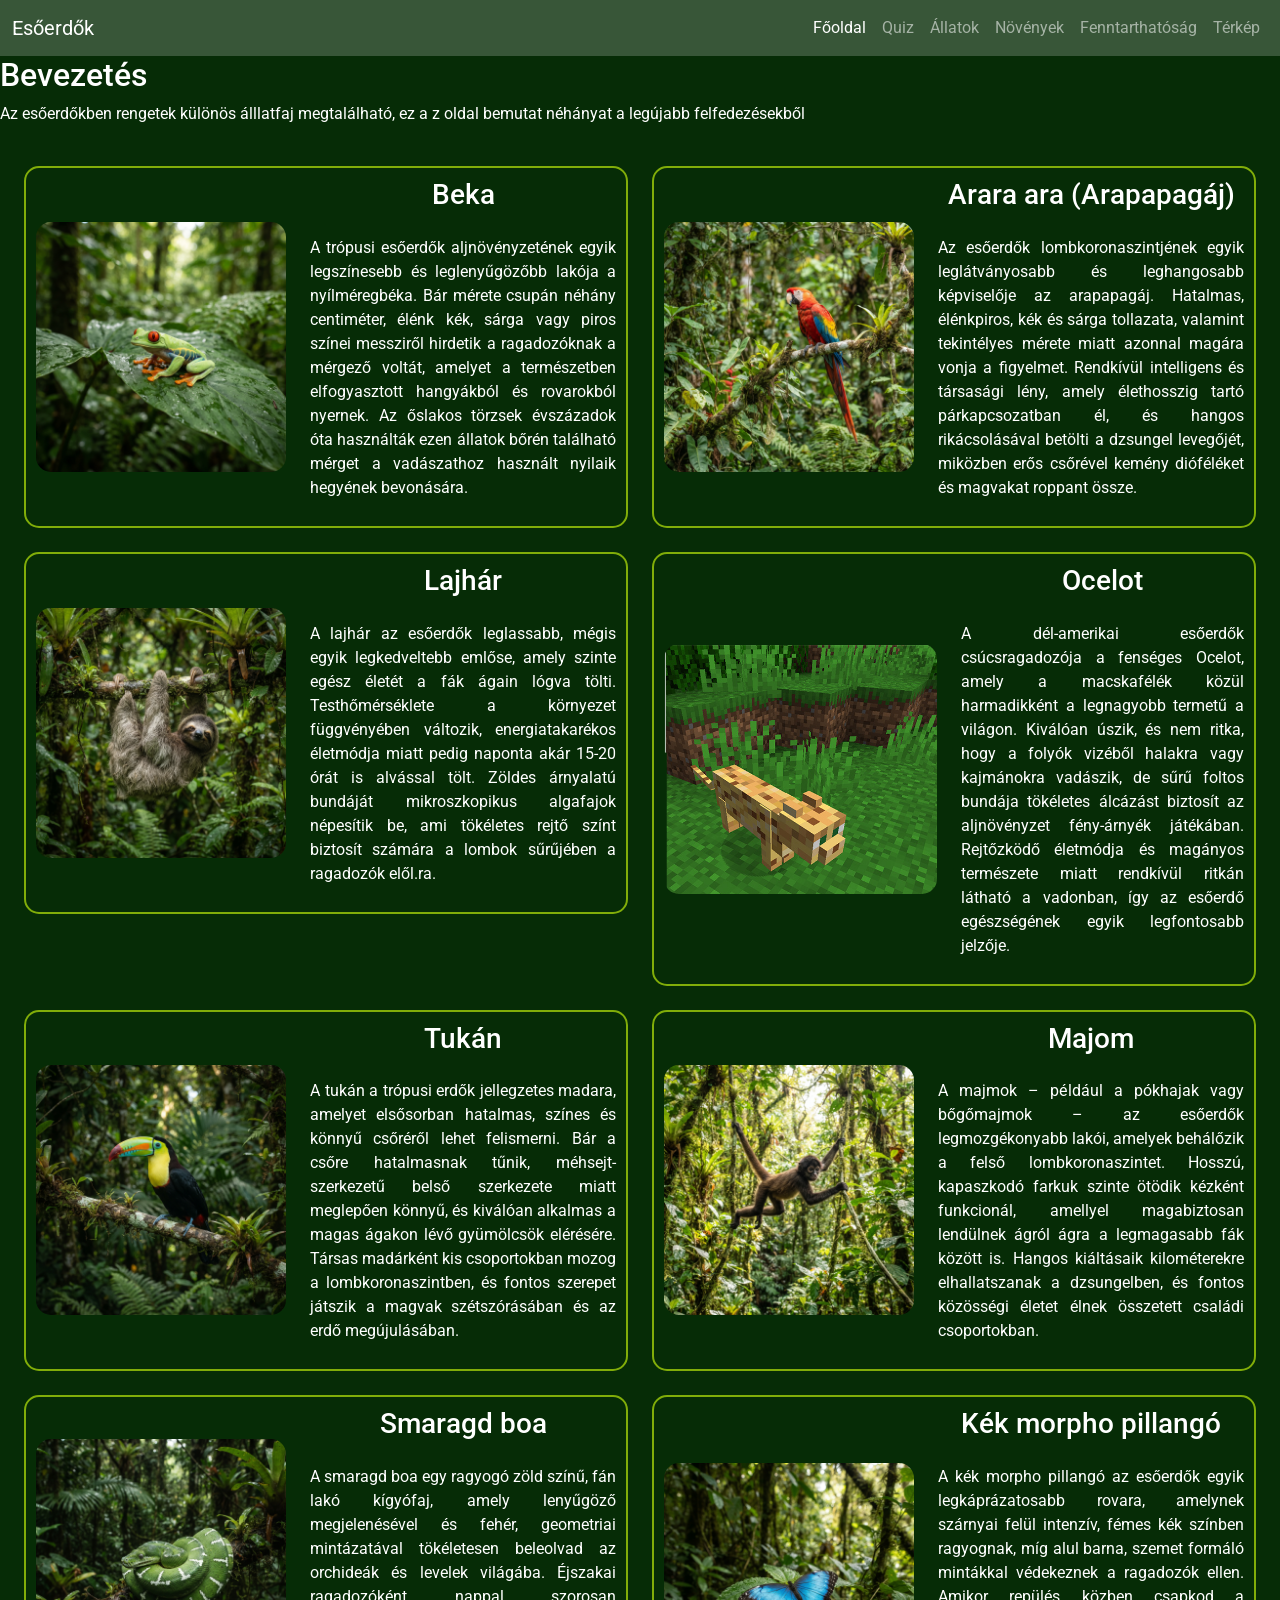
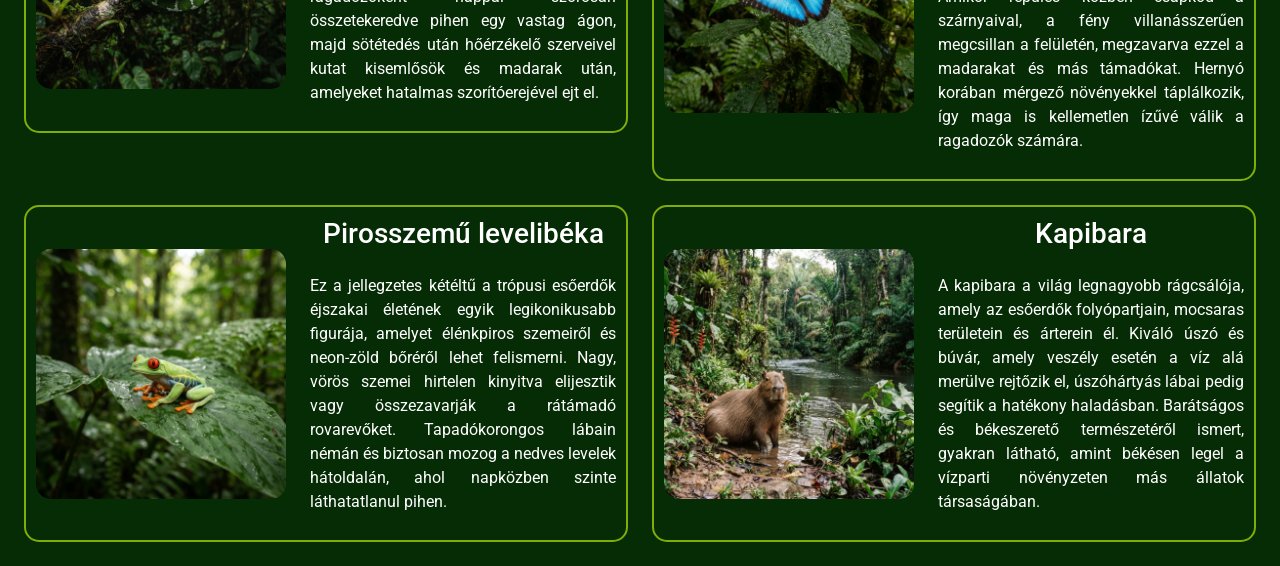
==== allatok.html @ 745ec961 "Ocelot" ====
<!DOCTYPE html>
<html lang="en">

<head>
    <meta charset="UTF-8">
    <meta name="viewport" content="width=device-width, initial-scale=1.0">
    <title>Document</title>
    <link href="https://cdn.jsdelivr.net/npm/bootstrap@5.3.3/dist/css/bootstrap.min.css" rel="stylesheet">
    <link rel="stylesheet" href="css/allatok.css">
</head>

<body>
    <header>
        <nav class="navbar navbar-expand-lg navbar-dark">
            <div class="container-fluid">
                <a class="navbar-brand" href="#">Esőerdők</a>

                <button class="navbar-toggler" type="button" data-bs-toggle="collapse" data-bs-target="#navbarNav"
                    aria-controls="navbarNav" aria-expanded="false" aria-label="Navigáció megnyitása">
                    <span class="navbar-toggler-icon"></span>
                </button>

                <div class="collapse navbar-collapse" id="navbarNav">
                    <ul class="navbar-nav ms-auto">
                        <li class="nav-item">
                            <a class="nav-link active" href="/index.html">Főoldal</a>
                        </li>
                        <li class="nav-item">
                            <a class="nav-link" href="/quiz.html">Quiz</a>
                        </li>
                        <li class="nav-item">
                            <a class="nav-link" href="/allatok.html">Állatok</a>
                        </li>
                        <li class="nav-item">
                            <a class="nav-link" href="#">Növények</a>
                        </li>
                        <li class="nav-item">
                            <a class="nav-link" href="#">Fenntarthatóság</a>
                        </li>
                        <li class="nav-item">
                            <a class="nav-link" href="#">Térkép</a>
                        </li>
                    </ul>
                </div>
            </div>
        </nav>
    </header>
    <main>
        <section>
            <h2>Bevezetés</h2>
            <p>Az esőerdőkben rengetek különös álllatfaj megtalálható, ez a z oldal bemutat néhányat a legújabb
                felfedezésekből</p>
        </section>

        <section class="p-4">
            <div class="row g-4">
                <div class="col-12 col-lg-6">
                    <div class="allatkartya d-flex flex-row flex-column flex-md-row gap-4 align-items-center">
                        <img src="images/allatkepek/zoldbeka.webp" alt="zoldbeka">
                        <div>
                            <h3 class="pb-3 text-center">Beka</h3>
                            <p class="text-justify">
                                A trópusi esőerdők aljnövényzetének egyik legszínesebb és leglenyűgözőbb lakója a
                                nyílméregbéka. Bár mérete csupán néhány centiméter, élénk kék, sárga vagy piros
                                színei
                                messziről hirdetik a ragadozóknak a mérgező voltát, amelyet a természetben
                                elfogyasztott
                                hangyákból és rovarokból nyernek. Az őslakos törzsek évszázadok óta használták ezen
                                állatok
                                bőrén található mérget a vadászathoz használt nyilaik hegyének bevonására.
                            </p>
                        </div>

                    </div>
                </div>

                <div class="col-12 col-lg-6">
                    <div class="allatkartya d-flex flex-row flex-column flex-md-row gap-4 align-items-center">
                        <img src="images/allatkepek/papagaj.webp" alt="papagaj" title="papagaj">
                        <div>
                            <h3 class="pb-3 text-center">Arara ara (Arapapagáj)</h3>
                            <p class="text-justify">
                                Az esőerdők lombkoronaszintjének egyik leglátványosabb és leghangosabb képviselője az arapapagáj. Hatalmas, élénkpiros, kék és sárga tollazata, valamint tekintélyes mérete miatt azonnal magára vonja a figyelmet. Rendkívül intelligens és társasági lény, amely élethosszig tartó párkapcsozatban él, és hangos rikácsolásával betölti a dzsungel levegőjét, miközben erős csőrével kemény dióféléket és magvakat roppant össze.
                            </p>
                        </div>
                    </div>
                </div>

                <div class="col-12 col-lg-6">
                    <div class="allatkartya d-flex flex-row flex-column flex-md-row gap-4 align-items-center">
                        <img src="images/allatkepek/lajhar.webp" alt="lajhar" title="lajhar">
                        <div>
                            <h3 class="pb-3 text-center">Lajhár</h3>
                            <p class="text-justify">
                                A lajhár az esőerdők leglassabb, mégis egyik legkedveltebb emlőse, amely szinte egész életét a fák ágain lógva tölti. Testhőmérséklete a környezet függvényében változik, energiatakarékos életmódja miatt pedig naponta akár 15-20 órát is alvással tölt. Zöldes árnyalatú bundáját mikroszkopikus algafajok népesítik be, ami tökéletes rejtő színt biztosít számára a lombok sűrűjében a ragadozók elől.ra.
                            </p>
                        </div>
                    </div>
                </div>


                <div class="col-12 col-lg-6">
                    <div class="allatkartya d-flex flex-row flex-column flex-md-row gap-4 align-items-center">
                        <img src="images/allatkepek/ocelotjo.png" alt="Ocelot">
                        <div>
                            <h3 class="pb-3 text-center">Ocelot</h3>
                            <p class="text-justify">
                                A dél-amerikai esőerdők csúcsragadozója a fenséges Ocelot, amely a macskafélék közül harmadikként a legnagyobb termetű a világon. Kiválóan úszik, és nem ritka, hogy a folyók vizéből halakra vagy kajmánokra vadászik, de sűrű foltos bundája tökéletes álcázást biztosít az aljnövényzet fény-árnyék játékában. Rejtőzködő életmódja és magányos természete miatt rendkívül ritkán látható a vadonban, így az esőerdő egészségének egyik legfontosabb jelzője.

                            </p>
                        </div>
                    </div>
                </div>

                <div class="col-12 col-lg-6">
                    <div class="allatkartya d-flex flex-row flex-column flex-md-row gap-4 align-items-center">
                        <img src="images/allatkepek/tukan.webp" alt="Tukán" title="Tukán">
                        <div>
                            <h3 class="pb-3 text-center">Tukán</h3>
                            <p class="text-justify">
                               A tukán a trópusi erdők jellegzetes madara, amelyet elsősorban hatalmas, színes és könnyű csőréről lehet felismerni. Bár a csőre hatalmasnak tűnik, méhsejt-szerkezetű belső szerkezete miatt meglepően könnyű, és kiválóan alkalmas a magas ágakon lévő gyümölcsök elérésére. Társas madárként kis csoportokban mozog a lombkoronaszintben, és fontos szerepet játszik a magvak szétszórásában és az erdő megújulásában.

                            </p>
                        </div>
                    </div>
                </div>

                <div class="col-12 col-lg-6">
                    <div class="allatkartya d-flex flex-row flex-column flex-md-row gap-4 align-items-center">
                        <img src="images/allatkepek/maom.webp" alt="Majom" title="Majom">
                        <div>
                            <h3 class="pb-3 text-center">Majom</h3>
                            <p class="text-justify">
                                A majmok – például a pókhajak vagy bőgőmajmok – az esőerdők legmozgékonyabb lakói, amelyek behálőzik a felső lombkoronaszintet. Hosszú, kapaszkodó farkuk szinte ötödik kézként funkcionál, amellyel magabiztosan lendülnek ágról ágra a legmagasabb fák között is. Hangos kiáltásaik kilométerekre elhallatszanak a dzsungelben, és fontos közösségi életet élnek összetett családi csoportokban.

                            </p>
                        </div>
                    </div>
                </div>

                <div class="col-12 col-lg-6">
                    <div class="allatkartya d-flex flex-row flex-column flex-md-row gap-4 align-items-center">
                        <img src="images/allatkepek/kigyo.webp" alt="boa" title="boa">
                        <div>
                            <h3 class="pb-3 text-center">Smaragd boa</h3>
                            <p class="text-justify">
                                A smaragd boa egy ragyogó zöld színű, fán lakó kígyófaj, amely lenyűgöző megjelenésével és fehér, geometriai mintázatával tökéletesen beleolvad az orchideák és levelek világába. Éjszakai ragadozóként nappal szorosan összetekeredve pihen egy vastag ágon, majd sötétedés után hőérzékelő szerveivel kutat kisemlősök és madarak után, amelyeket hatalmas szorítóerejével ejt el.

                            </p>
                        </div>
                    </div>
                </div>

                <div class="col-12 col-lg-6">
                    <div class="allatkartya d-flex flex-row flex-column flex-md-row gap-4 align-items-center">
                        <img src="images/allatkepek/lepke.webp" alt="Kék morpho pillangó" title="Kék morpho pillangó">
                        <div>
                            <h3 class="pb-3 text-center">Kék morpho pillangó</h3>
                            <p class="text-justify">
                                A kék morpho pillangó az esőerdők egyik legkáprázatosabb rovara, amelynek szárnyai felül intenzív, fémes kék színben ragyognak, míg alul barna, szemet formáló mintákkal védekeznek a ragadozók ellen. Amikor repülés közben csapkod a szárnyaival, a fény villanásszerűen megcsillan a felületén, megzavarva ezzel a madarakat és más támadókat. Hernyó korában mérgező növényekkel táplálkozik, így maga is kellemetlen ízűvé válik a ragadozók számára.
                            </p>
                        </div>
                    </div>
                </div>

                <div class="col-12 col-lg-6">
                    <div class="allatkartya d-flex flex-row flex-column flex-md-row gap-4 align-items-center">
                        <img src="images/allatkepek/zoldbeka.webp" alt="Pirosszemű levelibéka" title="Pirosszemű levelibéka">
                        <div>
                            <h3 class="pb-3 text-center">Pirosszemű levelibéka</h3>
                            <p class="text-justify">
                                Ez a jellegzetes kétéltű a trópusi esőerdők éjszakai életének egyik legikonikusabb figurája, amelyet élénkpiros szemeiről és neon-zöld bőréről lehet felismerni. Nagy, vörös szemei hirtelen kinyitva elijesztik vagy összezavarják a rátámadó rovarevőket. Tapadókorongos lábain némán és biztosan mozog a nedves levelek hátoldalán, ahol napközben szinte láthatatlanul pihen.

                            </p>
                        </div>
                    </div>
                </div>

                <div class="col-12 col-lg-6">
                    <div class="allatkartya d-flex flex-row flex-column flex-md-row gap-4 align-items-center">
                        <img src="images/allatkepek/kapibara.webp" alt="Kapibara" title="Kapibara">
                        <div>
                            <h3 class="pb-3 text-center">Kapibara</h3>
                            <p class="text-justify">
                                A kapibara a világ legnagyobb rágcsálója, amely az esőerdők folyópartjain, mocsaras területein és árterein él. Kiváló úszó és búvár, amely veszély esetén a víz alá merülve rejtőzik el, úszóhártyás lábai pedig segítik a hatékony haladásban. Barátságos és békeszerető természetéről ismert, gyakran látható, amint békésen legel a vízparti növényzeten más állatok társaságában.
                            </p>
                        </div>
                    </div>
                </div>
        </section>

    </main>
</body>

</html>
---- css/allatok.css ----
@import url('https://fonts.googleapis.com/css2?family=Average+Sans&family=Bitcount+Ink:wght@100..900&family=Roboto:ital,wght@0,100..900;1,100..900&display=swap');

* {
    box-sizing: border-box;
}

body {
    font-family: "Roboto", sans-serif;
    background-color: rgb(6, 44, 6);
    color: #fff;
}

nav {
    width: 100%;
    background-color: rgba(255, 255, 255, 0.2);
}

.allatkartya img {
    height: 250px;
    border-radius: 15px;
}

.allatkartya p {
    text-align: justify;
}

.allatkartya {
    padding: 10px;
    border: 2px solid rgb(129, 173, 9);
    border-radius: 15px;
    width: 100%;
}

@media (max-width: 600px) {
    .allatkartya img {
        display: block;
        margin: auto;
    }
}
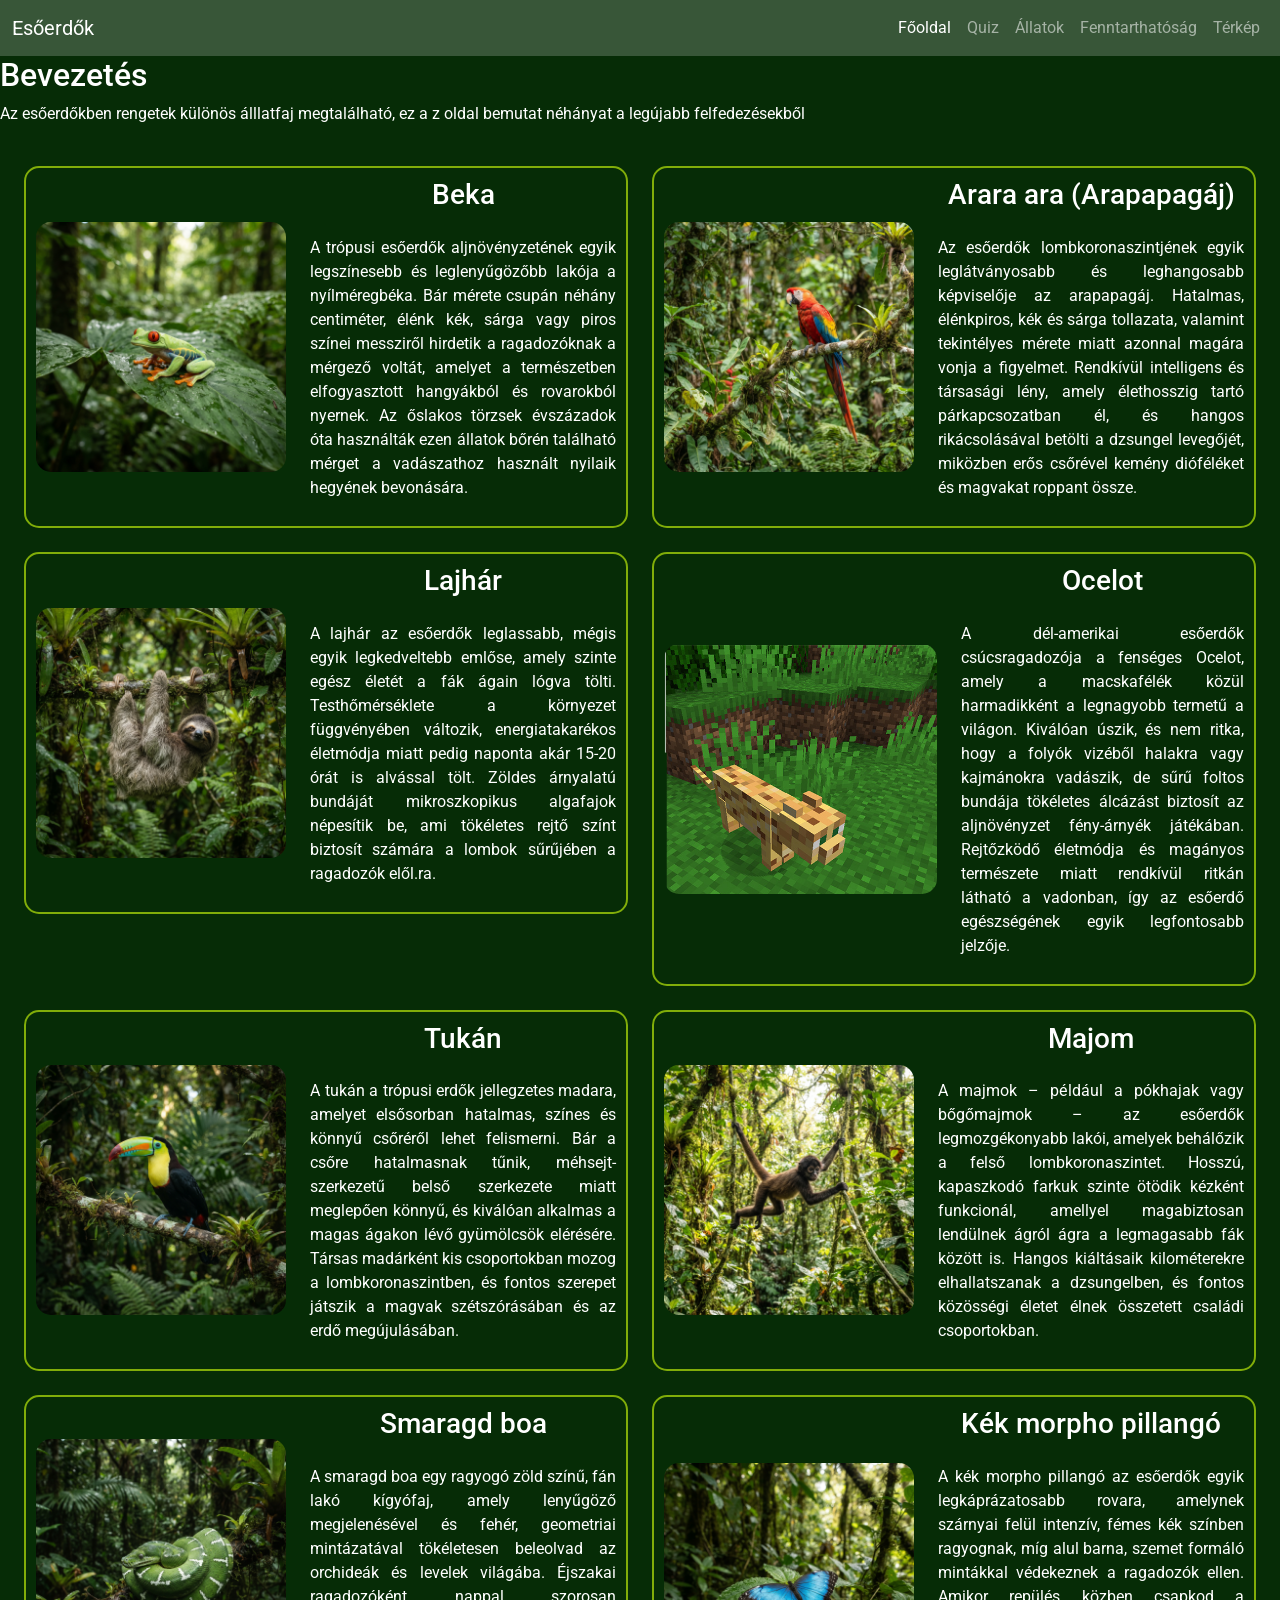
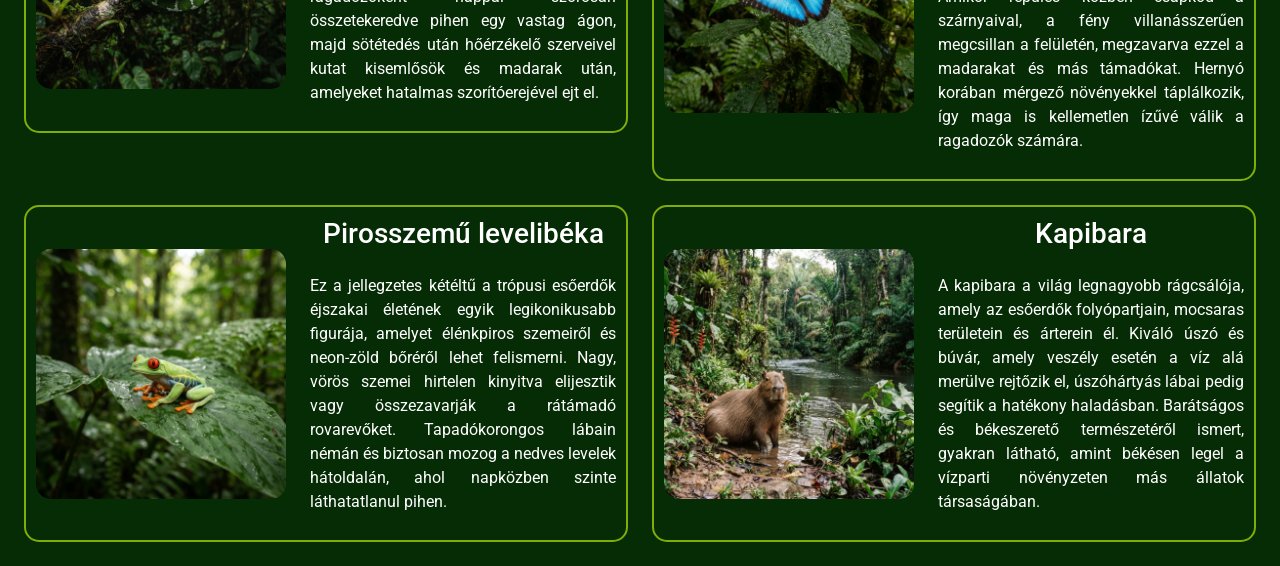
==== commit bdb057cf: "terkep oldal" ====
--- a/allatok.html
+++ b/allatok.html
@@ -30,9 +30,6 @@
                         </li>
                         <li class="nav-item">
                             <a class="nav-link" href="/allatok.html">Állatok</a>
-                        </li>
-                        <li class="nav-item">
-                            <a class="nav-link" href="#">Növények</a>
                         </li>
                         <li class="nav-item">
                             <a class="nav-link" href="#">Fenntarthatóság</a>
@@ -190,6 +187,7 @@
         </section>
 
     </main>
+    <script src="https://cdn.jsdelivr.net/npm/bootstrap@5.3.3/dist/js/bootstrap.bundle.min.js"></script>
 </body>
 
 </html>
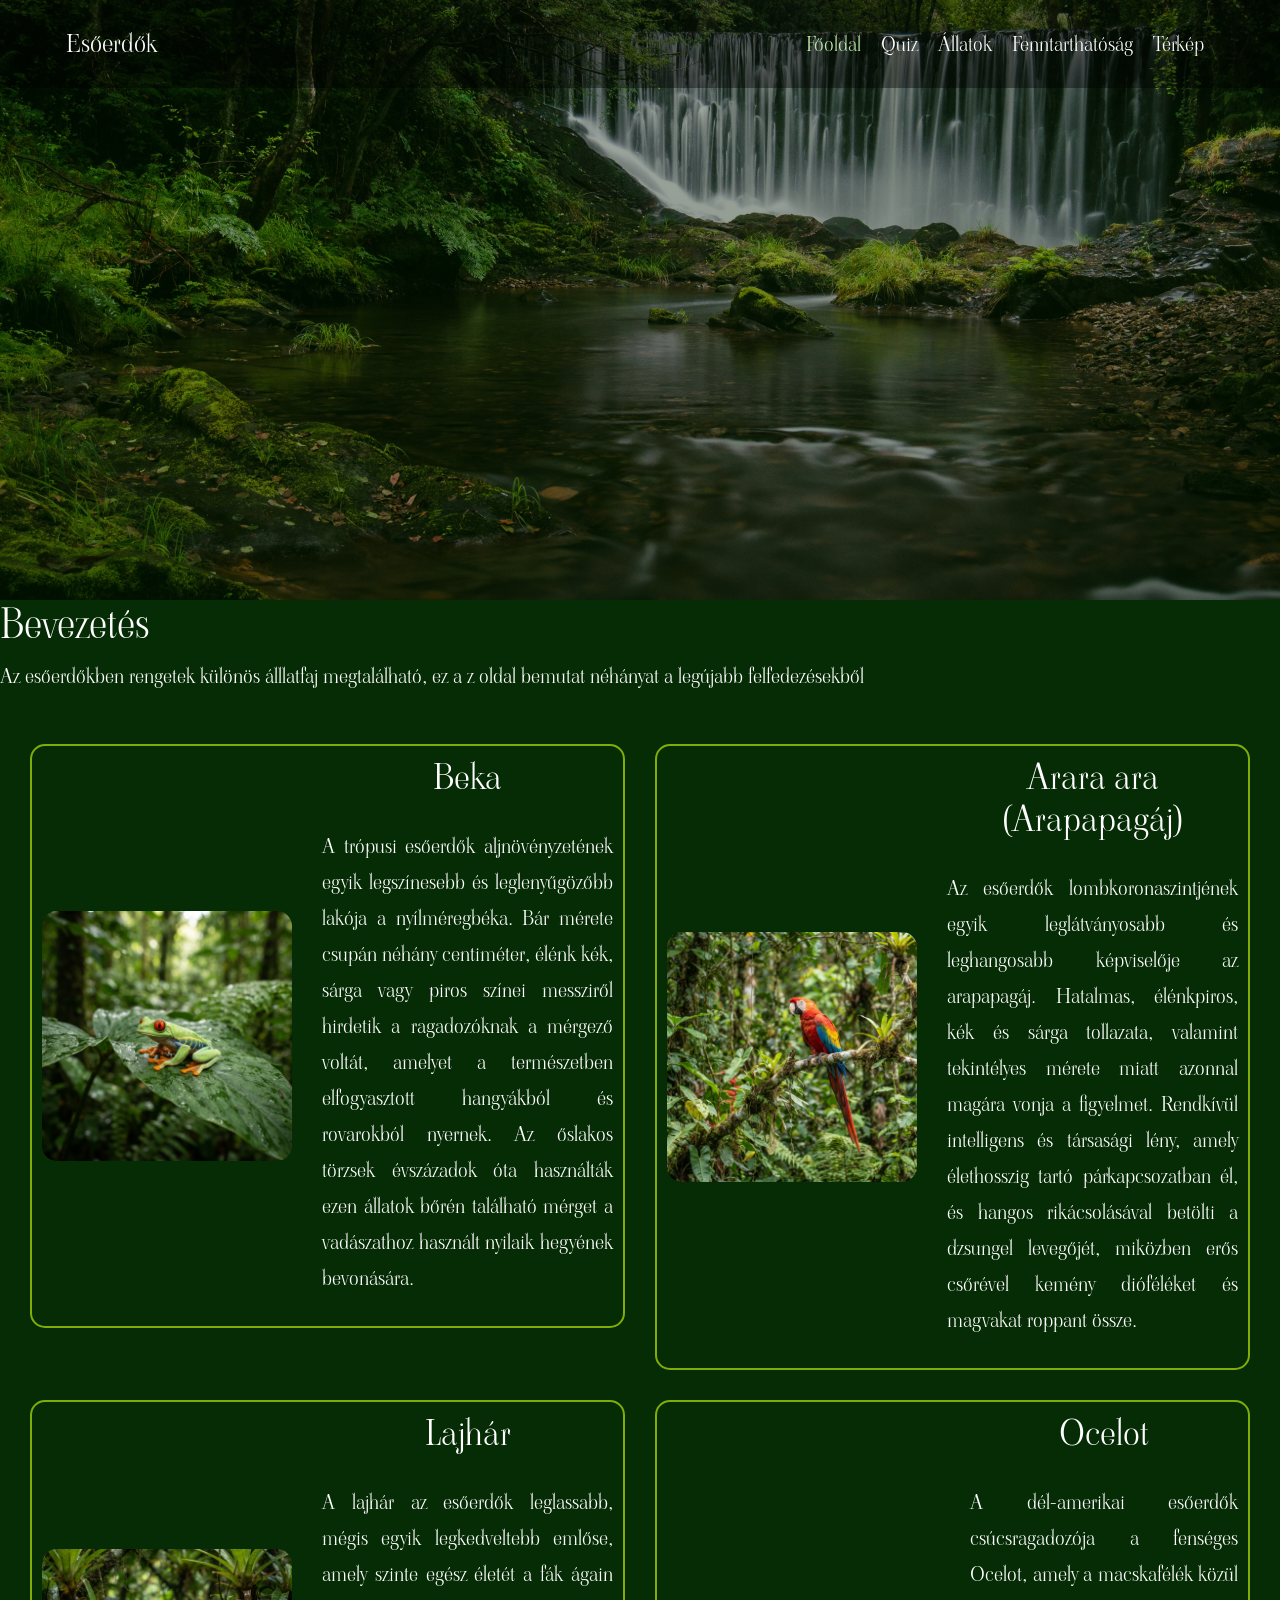
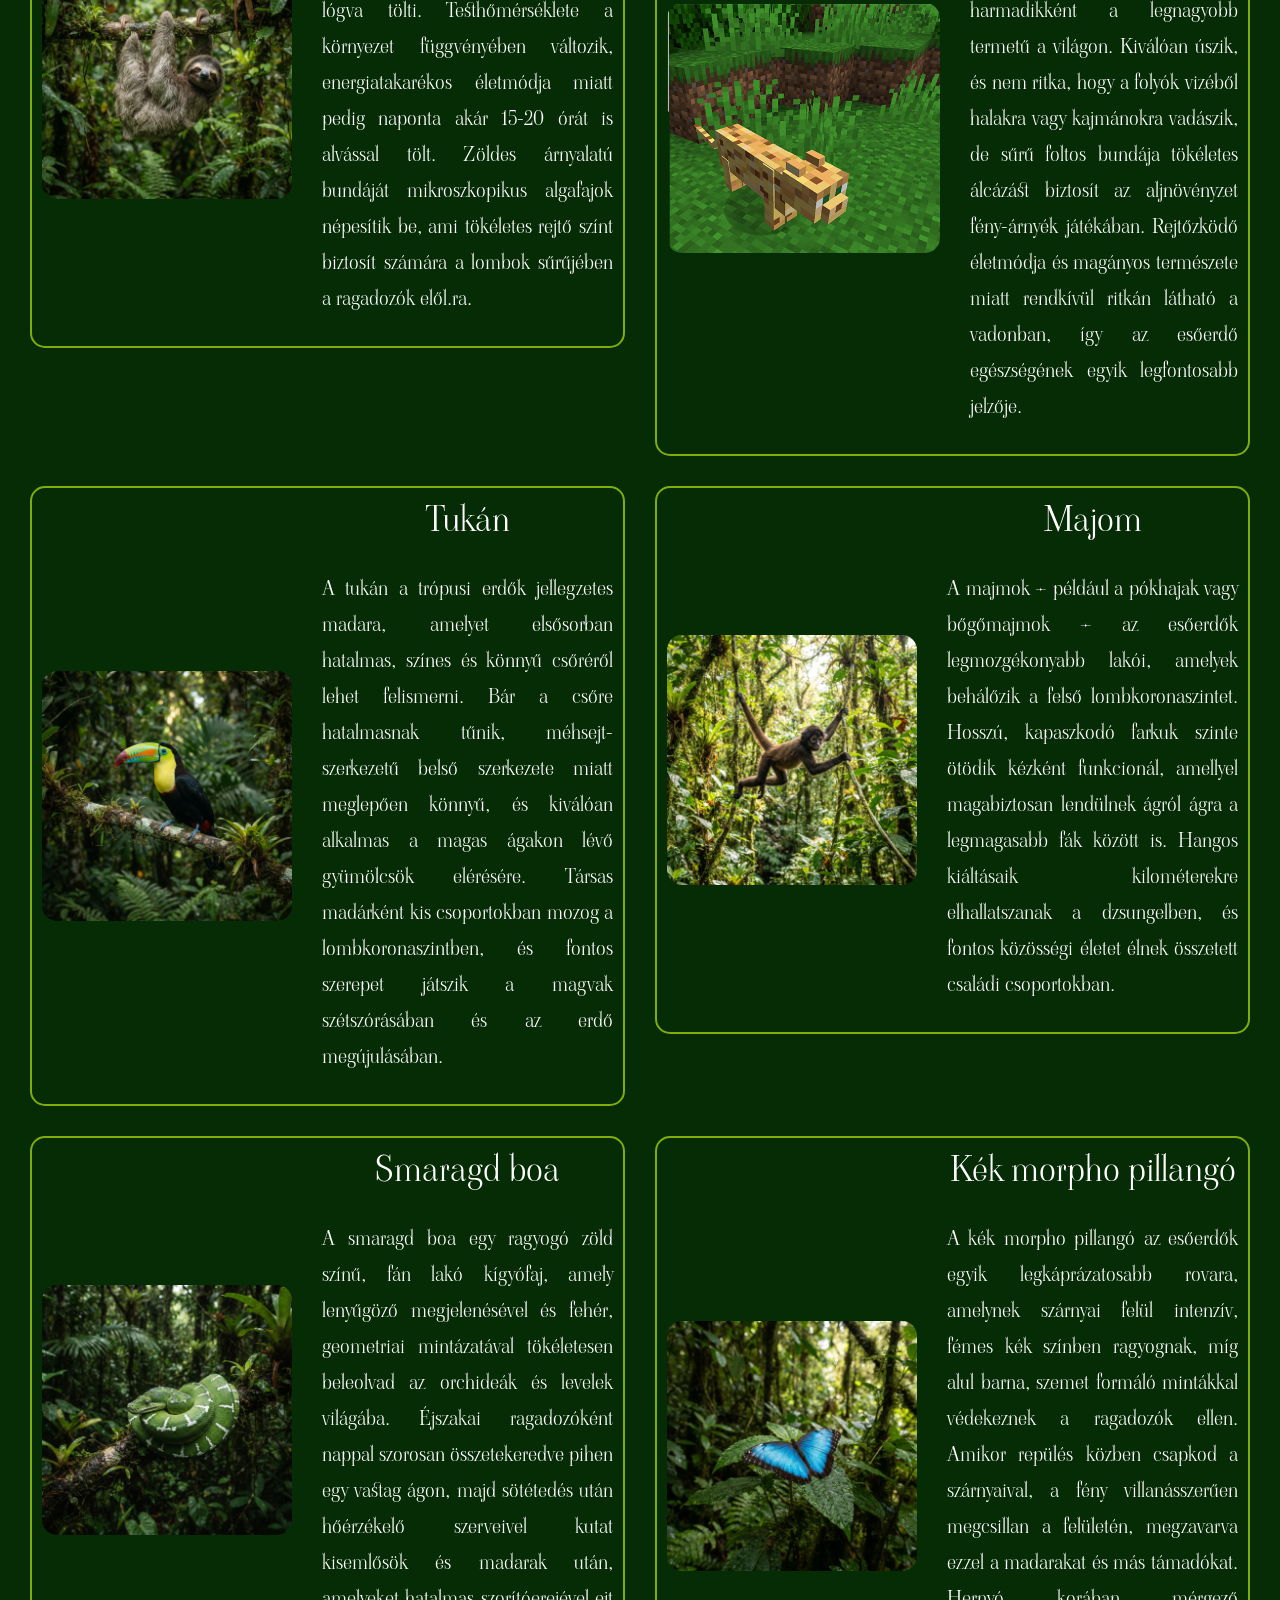
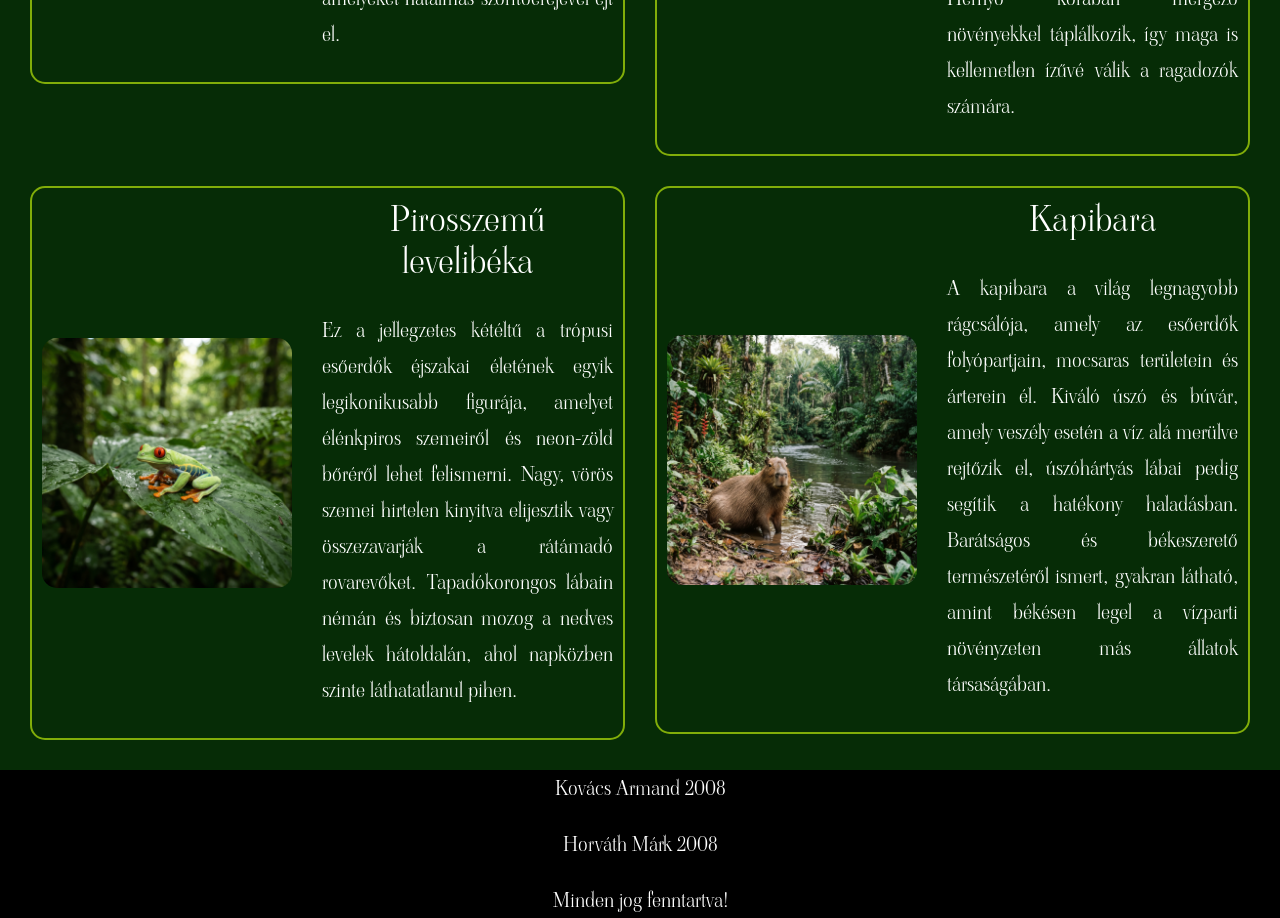
==== commit 1802a412: "footer" ====
--- a/allatok.html
+++ b/allatok.html
@@ -23,19 +23,19 @@
                 <div class="collapse navbar-collapse" id="navbarNav">
                     <ul class="navbar-nav ms-auto">
                         <li class="nav-item">
-                            <a class="nav-link active" href="/index.html">Főoldal</a>
+                            <a class="nav-link active" href="index.html">Főoldal</a>
                         </li>
                         <li class="nav-item">
-                            <a class="nav-link" href="/quiz.html">Quiz</a>
+                            <a class="nav-link" href="quiz.html">Quiz</a>
                         </li>
                         <li class="nav-item">
-                            <a class="nav-link" href="/allatok.html">Állatok</a>
+                            <a class="nav-link" href="allatok.html">Állatok</a>
                         </li>
                         <li class="nav-item">
-                            <a class="nav-link" href="#">Fenntarthatóság</a>
+                            <a class="nav-link" href="fenntarthatosag.html">Fenntarthatóság</a>
                         </li>
                         <li class="nav-item">
-                            <a class="nav-link" href="#">Térkép</a>
+                            <a class="nav-link" href="terkep.html">Térkép</a>
                         </li>
                     </ul>
                 </div>
@@ -187,6 +187,11 @@
         </section>
 
     </main>
+    <footer>
+        <p class="text-center text-white">Kovács Armand 2008</p>
+        <p class="text-center text-white">Horváth Márk 2008</p>
+        <p class="text-center text-white m-0">Minden jog fenntartva!</p>
+    </footer>
     <script src="https://cdn.jsdelivr.net/npm/bootstrap@5.3.3/dist/js/bootstrap.bundle.min.js"></script>
 </body>
 
--- a/css/allatok.css
+++ b/css/allatok.css
@@ -1,18 +1,46 @@
-@import url('https://fonts.googleapis.com/css2?family=Average+Sans&family=Bitcount+Ink:wght@100..900&family=Roboto:ital,wght@0,100..900;1,100..900&display=swap');
+@import url('https://fonts.googleapis.com/css2?family=Average+Sans&family=Bitcount+Ink:wght@100..900&family=Roboto:ital,wght@0,100..900;1,100..900&family=Viaoda+Libre&display=swap');
 
 * {
     box-sizing: border-box;
+    font-size: 20px;
+    line-height: 1.8;
+}
+
+
+header {
+    background-image:
+        linear-gradient(rgba(0, 25, 0, 0.35), rgba(0, 25, 0, 0.55)),
+        url("../images/wp12478603-rainforest-4k-wallpapers.webp");
+    background-repeat: no-repeat;
+    background-position: center;
+    background-size: cover;
+    color: #fff;
+    min-height: 600px;
+}
+
+.navbar {
+    background-color: rgba(0, 0, 0, 0.4);
+    padding: 15px 4%;
+}
+
+.navbar a {
+    color: #fff;
+    transition: color 0.3s ease;
+}
+
+.navbar a:hover,
+.navbar a:focus {
+    color: #b9e6a5;
+}
+
+.navbar .nav-link.active {
+    color: #b9e6a5;
 }
 
 body {
-    font-family: "Roboto", sans-serif;
+    font-family: "Viaoda Libre", serif;
     background-color: rgb(6, 44, 6);
     color: #fff;
-}
-
-nav {
-    width: 100%;
-    background-color: rgba(255, 255, 255, 0.2);
 }
 
 .allatkartya img {
@@ -36,4 +64,9 @@
         display: block;
         margin: auto;
     }
+}
+footer {
+    background-color: #000;
+    width: 100%;
+    min-height: 50px;
 }
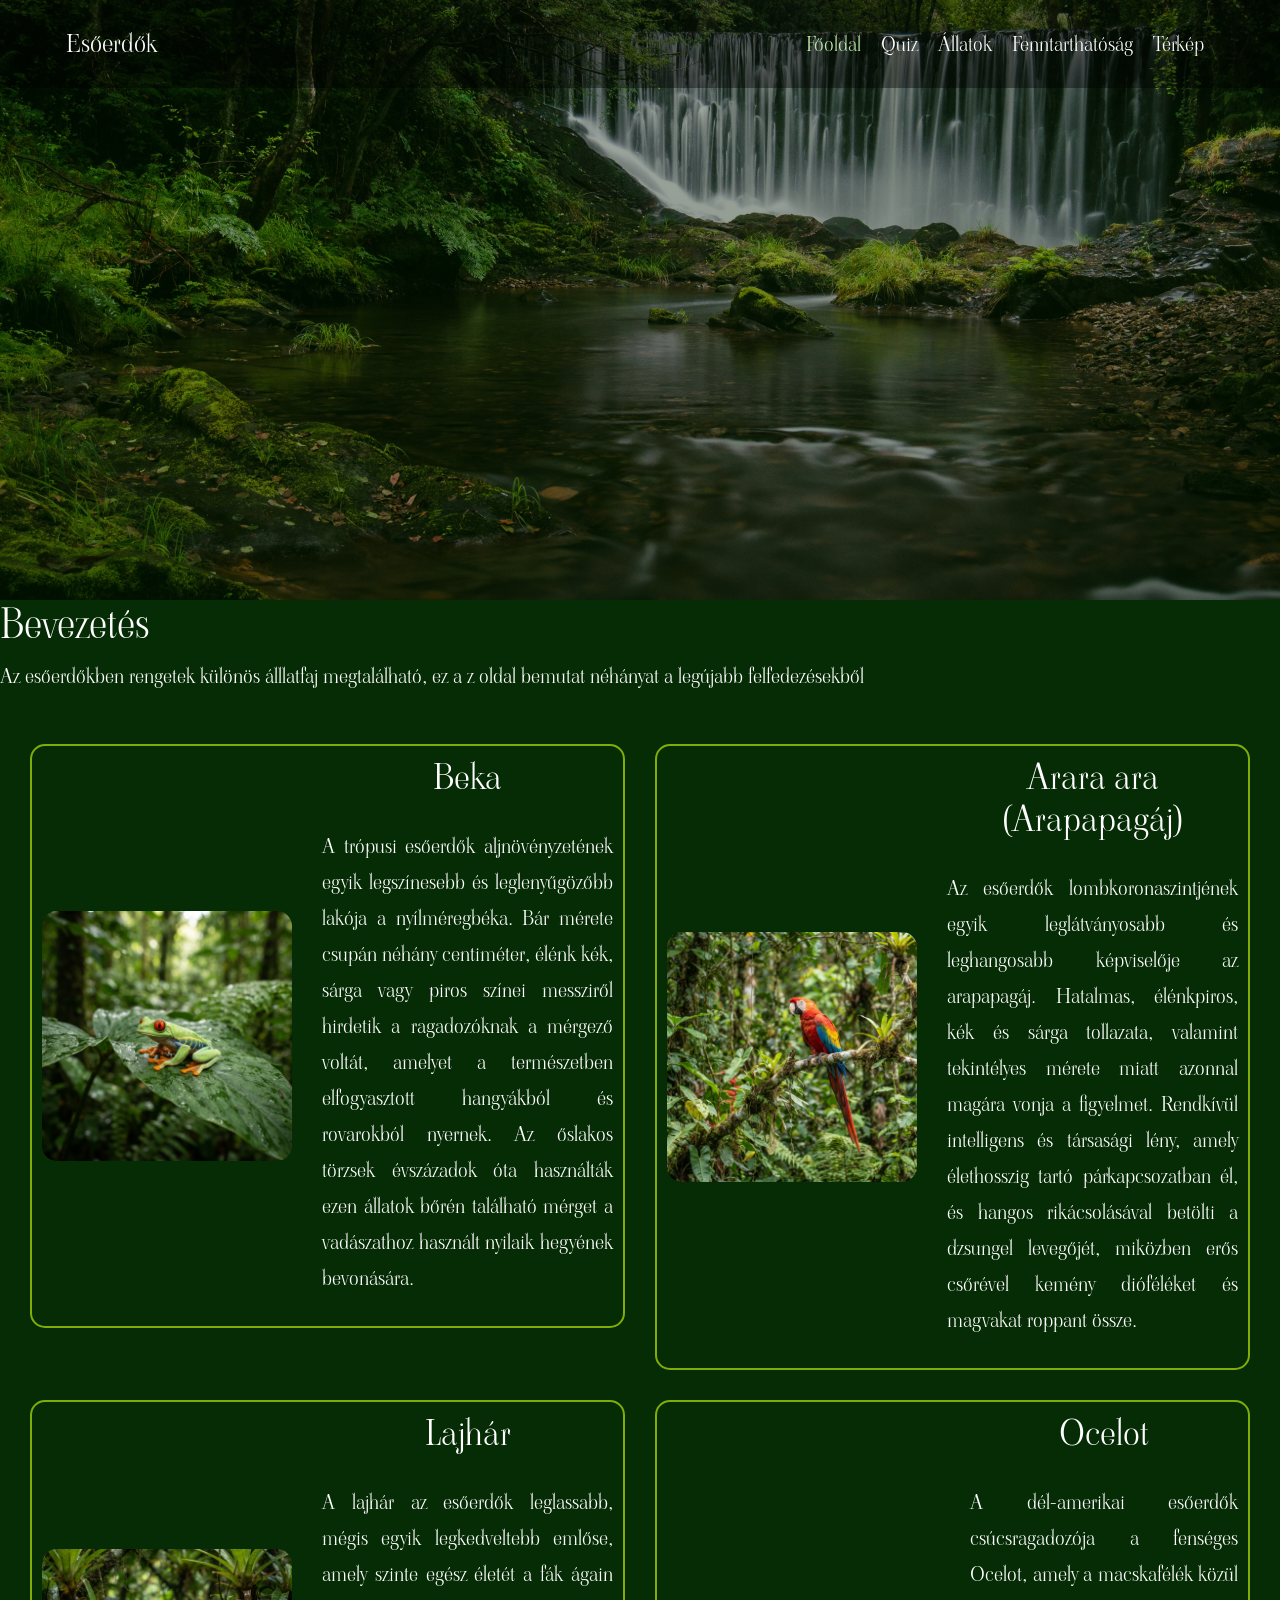
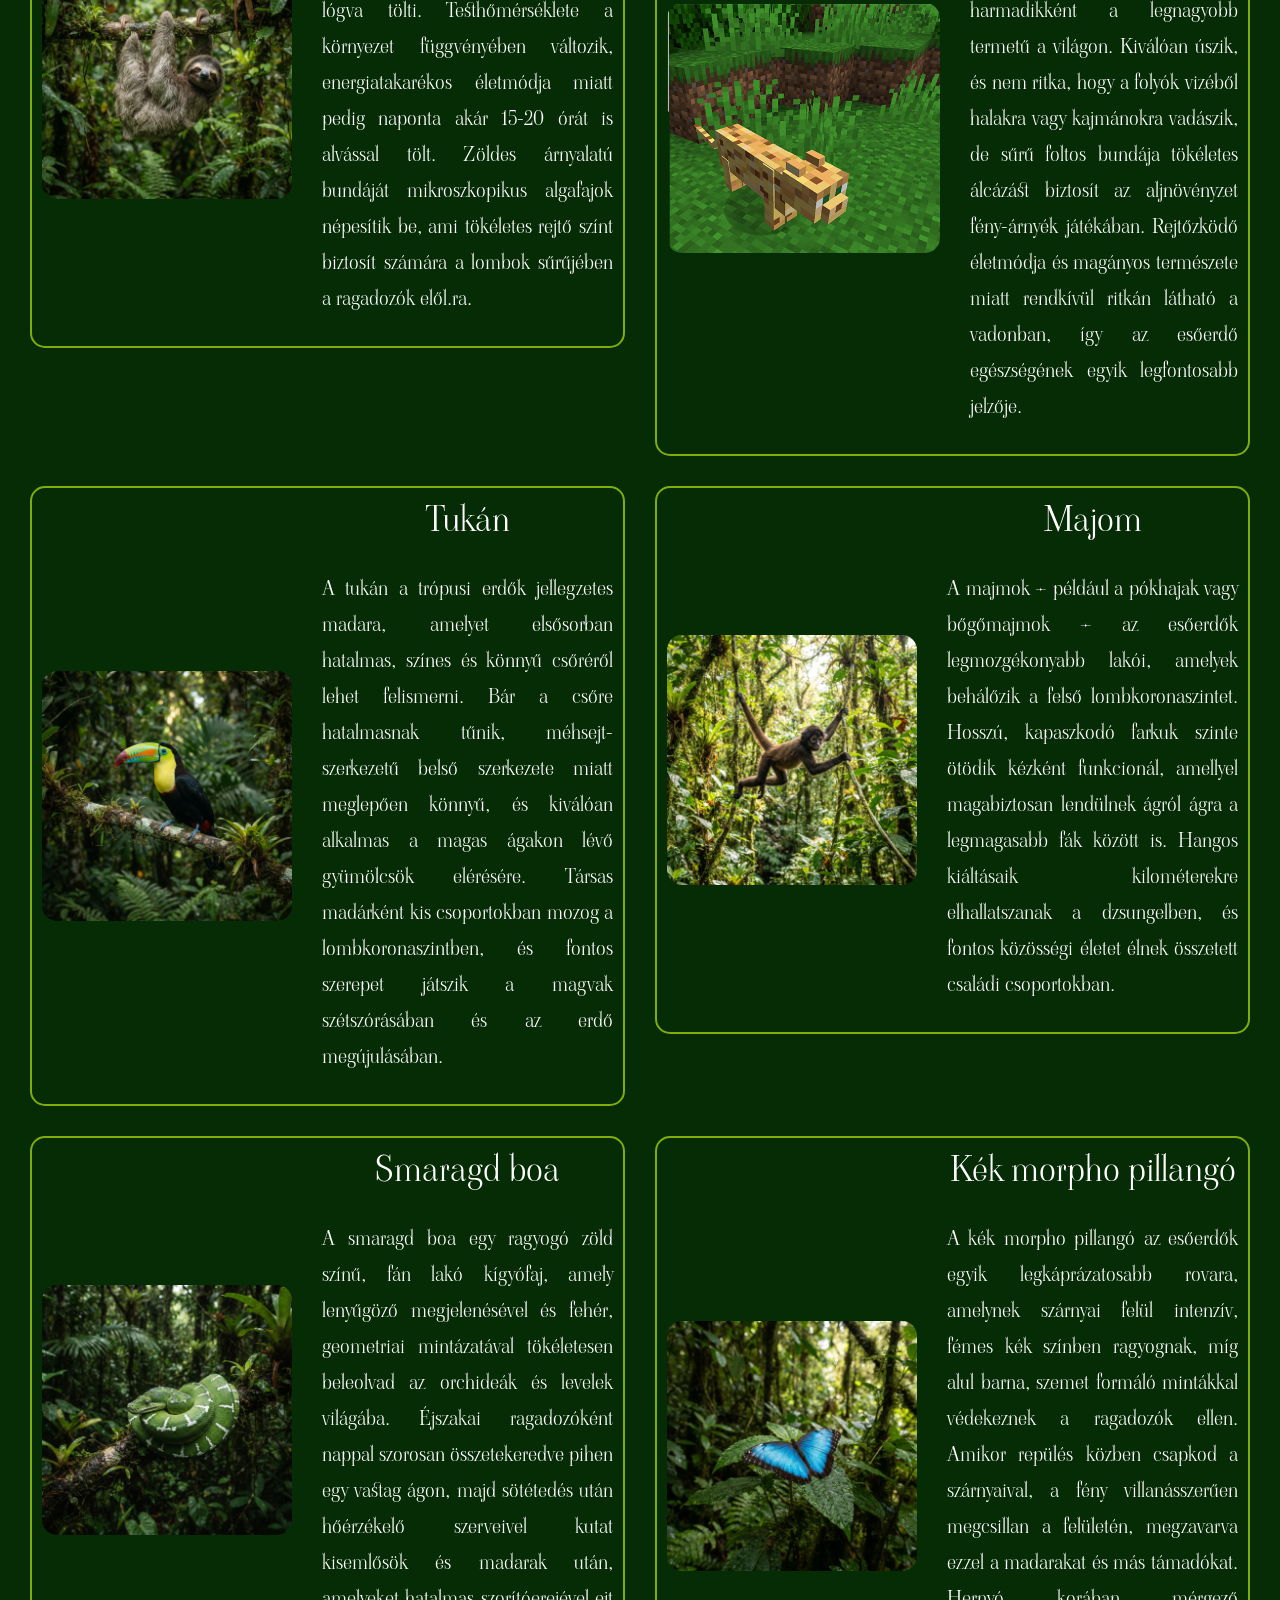
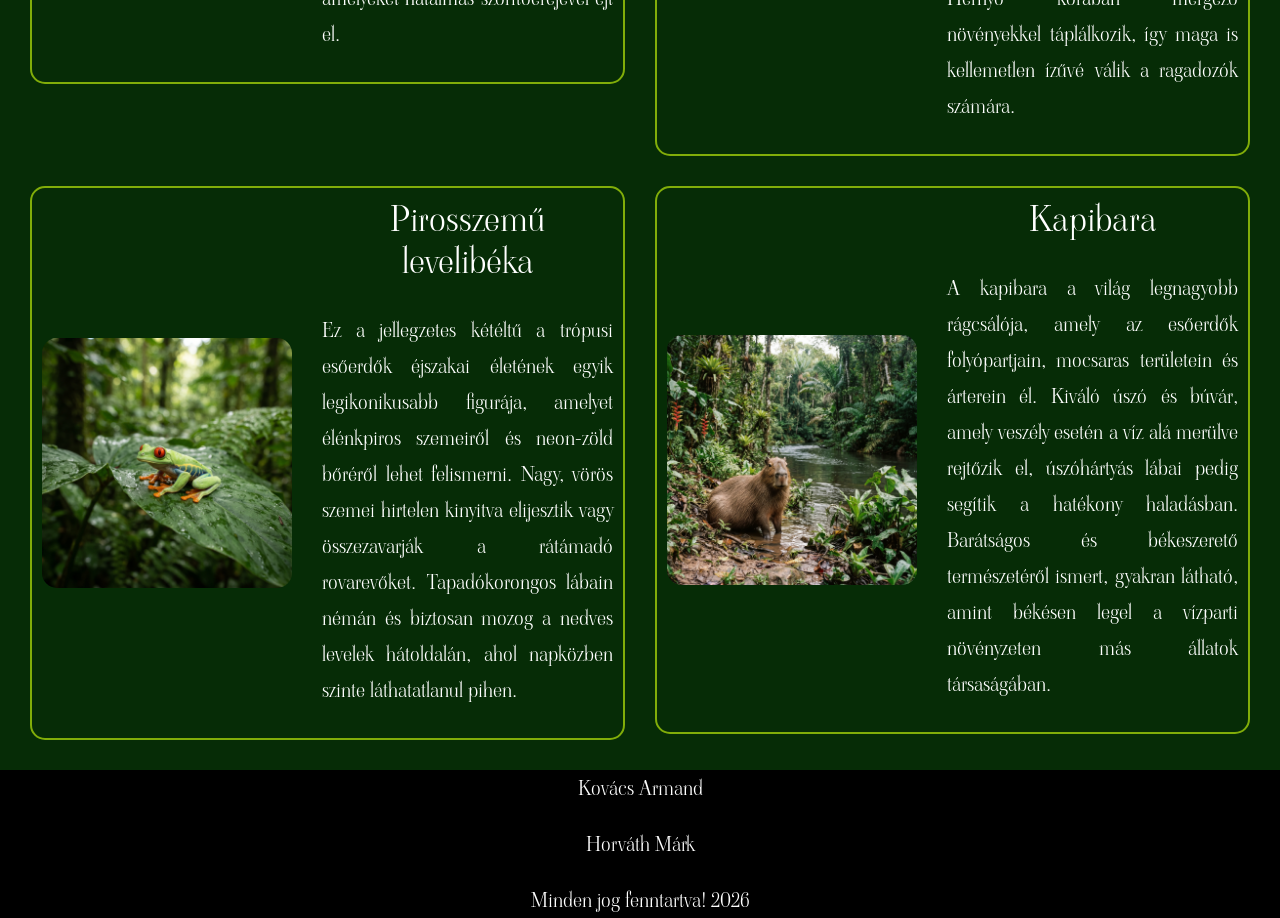
==== commit 2c5526a8: "Dokumentumok" ====
--- a/allatok.html
+++ b/allatok.html
@@ -188,9 +188,9 @@
 
     </main>
     <footer>
-        <p class="text-center text-white">Kovács Armand 2008</p>
-        <p class="text-center text-white">Horváth Márk 2008</p>
-        <p class="text-center text-white m-0">Minden jog fenntartva!</p>
+        <p class="text-center text-white">Kovács Armand </p>
+        <p class="text-center text-white">Horváth Márk </p>
+        <p class="text-center text-white m-0">Minden jog fenntartva! 2026</p>
     </footer>
     <script src="https://cdn.jsdelivr.net/npm/bootstrap@5.3.3/dist/js/bootstrap.bundle.min.js"></script>
 </body>
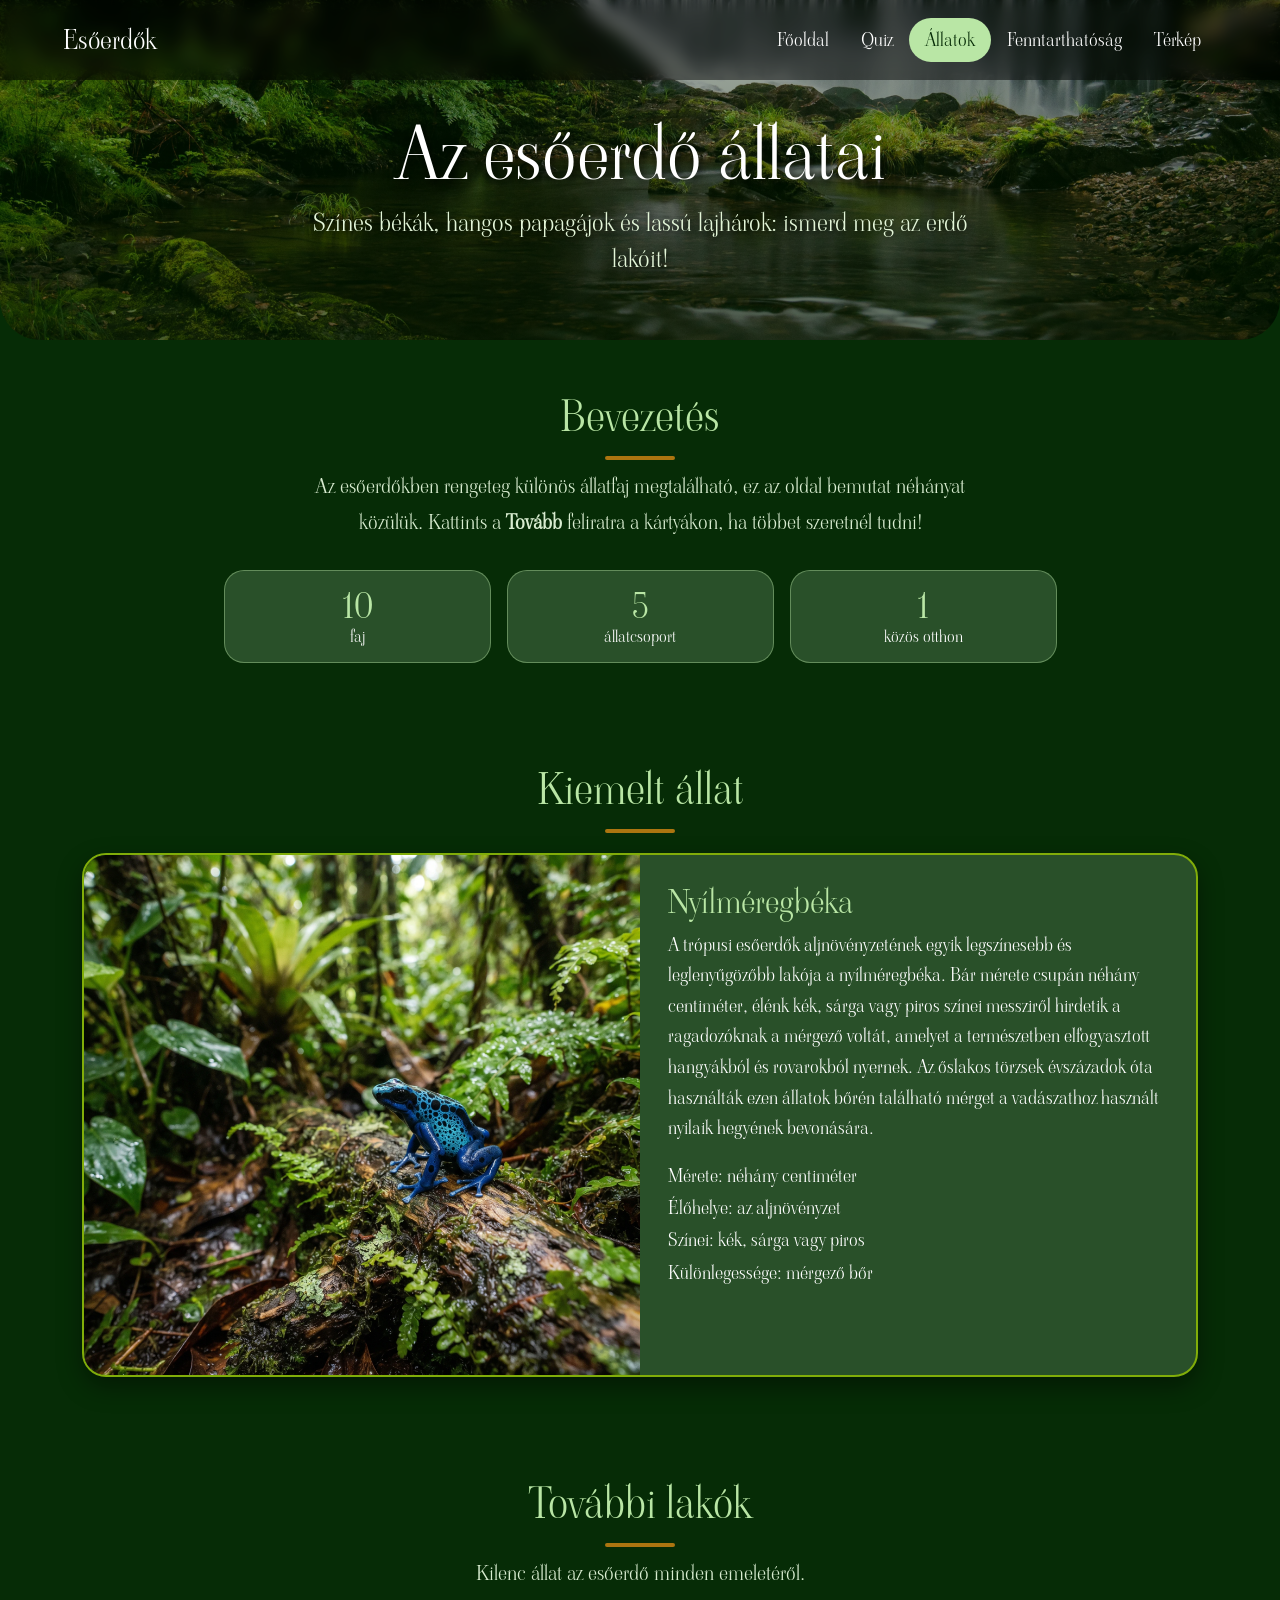
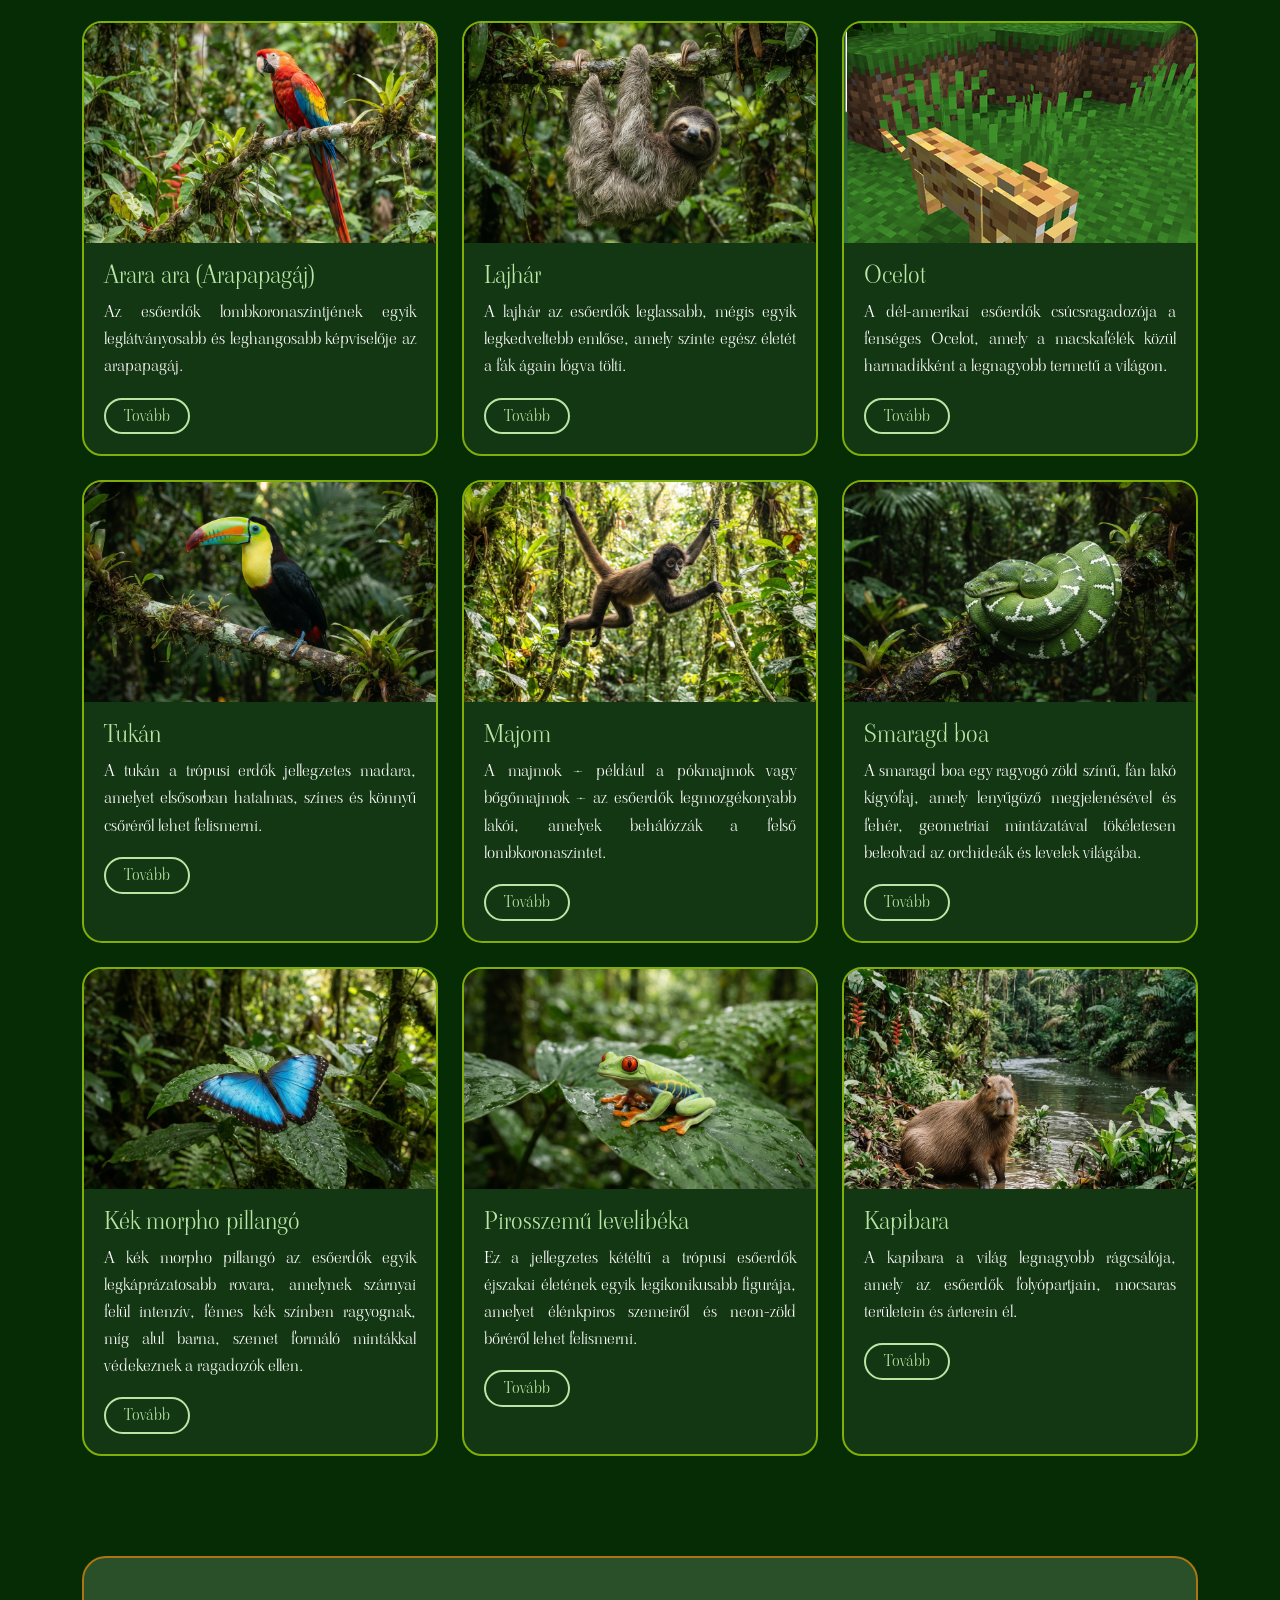
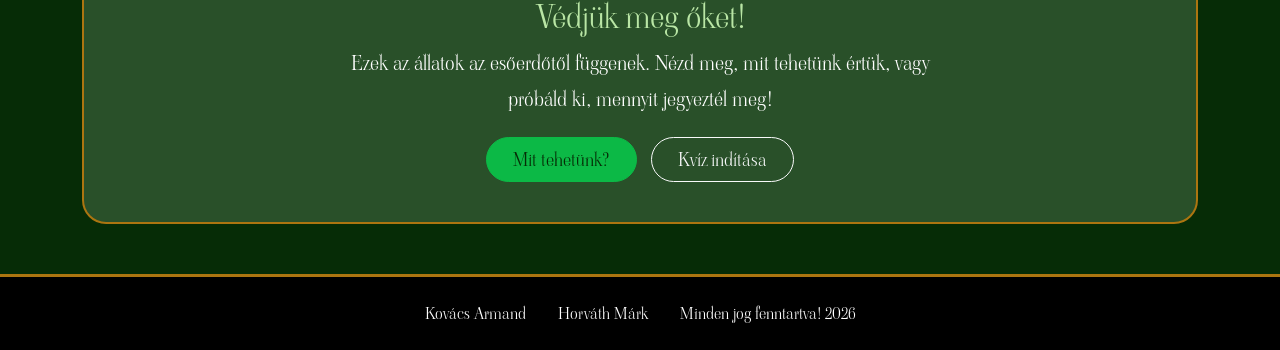
==== commit 07a66588: "allatok oldal befejezese" ====
--- a/allatok.html
+++ b/allatok.html
@@ -1,19 +1,20 @@
 <!DOCTYPE html>
-<html lang="en">
+<html lang="hu">
 
 <head>
     <meta charset="UTF-8">
     <meta name="viewport" content="width=device-width, initial-scale=1.0">
-    <title>Document</title>
+    <title>Állatok</title>
     <link href="https://cdn.jsdelivr.net/npm/bootstrap@5.3.3/dist/css/bootstrap.min.css" rel="stylesheet">
+    <link rel="stylesheet" href="css/common.css">
     <link rel="stylesheet" href="css/allatok.css">
 </head>
 
 <body>
     <header>
-        <nav class="navbar navbar-expand-lg navbar-dark">
+        <nav class="navbar navbar-expand-lg navbar-dark fixed-top">
             <div class="container-fluid">
-                <a class="navbar-brand" href="#">Esőerdők</a>
+                <a class="navbar-brand" href="index.html">Esőerdők</a>
 
                 <button class="navbar-toggler" type="button" data-bs-toggle="collapse" data-bs-target="#navbarNav"
                     aria-controls="navbarNav" aria-expanded="false" aria-label="Navigáció megnyitása">
@@ -23,13 +24,13 @@
                 <div class="collapse navbar-collapse" id="navbarNav">
                     <ul class="navbar-nav ms-auto">
                         <li class="nav-item">
-                            <a class="nav-link active" href="index.html">Főoldal</a>
+                            <a class="nav-link" href="index.html">Főoldal</a>
                         </li>
                         <li class="nav-item">
                             <a class="nav-link" href="quiz.html">Quiz</a>
                         </li>
                         <li class="nav-item">
-                            <a class="nav-link" href="allatok.html">Állatok</a>
+                            <a class="nav-link active" href="allatok.html">Állatok</a>
                         </li>
                         <li class="nav-item">
                             <a class="nav-link" href="fenntarthatosag.html">Fenntarthatóság</a>
@@ -41,158 +42,253 @@
                 </div>
             </div>
         </nav>
+
+        <h1>Az esőerdő állatai</h1>
+        <p class="alcim">Színes békák, hangos papagájok és lassú lajhárok: ismerd meg az erdő lakóit!</p>
     </header>
+
     <main>
-        <section>
-            <h2>Bevezetés</h2>
-            <p>Az esőerdőkben rengetek különös álllatfaj megtalálható, ez a z oldal bemutat néhányat a legújabb
-                felfedezésekből</p>
-        </section>
-
-        <section class="p-4">
-            <div class="row g-4">
-                <div class="col-12 col-lg-6">
-                    <div class="allatkartya d-flex flex-row flex-column flex-md-row gap-4 align-items-center">
-                        <img src="images/allatkepek/zoldbeka.webp" alt="zoldbeka">
-                        <div>
-                            <h3 class="pb-3 text-center">Beka</h3>
-                            <p class="text-justify">
+        <section class="container szekcio bevezetes">
+            <h2 class="szekcio-cim">Bevezetés</h2>
+            <p class="szekcio-leiras">Az esőerdőkben rengeteg különös állatfaj megtalálható, ez az oldal bemutat
+                néhányat közülük. Kattints a <strong>Tovább</strong> feliratra a kártyákon, ha többet szeretnél
+                tudni!</p>
+
+            <div class="row g-3 justify-content-center">
+                <div class="col-4 col-md-3">
+                    <div class="mini-szam"><span>10</span> faj</div>
+                </div>
+                <div class="col-4 col-md-3">
+                    <div class="mini-szam"><span>5</span> állatcsoport</div>
+                </div>
+                <div class="col-4 col-md-3">
+                    <div class="mini-szam"><span>1</span> közös otthon</div>
+                </div>
+            </div>
+        </section>
+
+        <section class="container szekcio kiemelt-szekcio">
+            <h2 class="szekcio-cim">Kiemelt állat</h2>
+
+            <div class="kiemelt">
+                <div class="row g-0 align-items-stretch">
+                    <div class="col-12 col-lg-6">
+                        <img src="images/allatkepek/beka.webp" alt="Kék nyílméregbéka egy mohos fatörzsön">
+                    </div>
+                    <div class="col-12 col-lg-6">
+                        <div class="kiemelt-szoveg">
+                            <h3>Nyílméregbéka</h3>
+                            <p>
                                 A trópusi esőerdők aljnövényzetének egyik legszínesebb és leglenyűgözőbb lakója a
                                 nyílméregbéka. Bár mérete csupán néhány centiméter, élénk kék, sárga vagy piros
-                                színei
-                                messziről hirdetik a ragadozóknak a mérgező voltát, amelyet a természetben
-                                elfogyasztott
-                                hangyákból és rovarokból nyernek. Az őslakos törzsek évszázadok óta használták ezen
-                                állatok
-                                bőrén található mérget a vadászathoz használt nyilaik hegyének bevonására.
+                                színei messziről hirdetik a ragadozóknak a mérgező voltát, amelyet a természetben
+                                elfogyasztott hangyákból és rovarokból nyernek. Az őslakos törzsek évszázadok óta
+                                használták ezen állatok bőrén található mérget a vadászathoz használt nyilaik
+                                hegyének bevonására.
                             </p>
-                        </div>
-
+                            <ul class="tenyek">
+                                <li>Mérete: néhány centiméter</li>
+                                <li>Élőhelye: az aljnövényzet</li>
+                                <li>Színei: kék, sárga vagy piros</li>
+                                <li>Különlegessége: mérgező bőr</li>
+                            </ul>
+                        </div>
                     </div>
                 </div>
-
-                <div class="col-12 col-lg-6">
-                    <div class="allatkartya d-flex flex-row flex-column flex-md-row gap-4 align-items-center">
-                        <img src="images/allatkepek/papagaj.webp" alt="papagaj" title="papagaj">
-                        <div>
-                            <h3 class="pb-3 text-center">Arara ara (Arapapagáj)</h3>
-                            <p class="text-justify">
-                                Az esőerdők lombkoronaszintjének egyik leglátványosabb és leghangosabb képviselője az arapapagáj. Hatalmas, élénkpiros, kék és sárga tollazata, valamint tekintélyes mérete miatt azonnal magára vonja a figyelmet. Rendkívül intelligens és társasági lény, amely élethosszig tartó párkapcsozatban él, és hangos rikácsolásával betölti a dzsungel levegőjét, miközben erős csőrével kemény dióféléket és magvakat roppant össze.
-                            </p>
-                        </div>
-                    </div>
-                </div>
-
-                <div class="col-12 col-lg-6">
-                    <div class="allatkartya d-flex flex-row flex-column flex-md-row gap-4 align-items-center">
-                        <img src="images/allatkepek/lajhar.webp" alt="lajhar" title="lajhar">
-                        <div>
-                            <h3 class="pb-3 text-center">Lajhár</h3>
-                            <p class="text-justify">
-                                A lajhár az esőerdők leglassabb, mégis egyik legkedveltebb emlőse, amely szinte egész életét a fák ágain lógva tölti. Testhőmérséklete a környezet függvényében változik, energiatakarékos életmódja miatt pedig naponta akár 15-20 órát is alvással tölt. Zöldes árnyalatú bundáját mikroszkopikus algafajok népesítik be, ami tökéletes rejtő színt biztosít számára a lombok sűrűjében a ragadozók elől.ra.
-                            </p>
-                        </div>
-                    </div>
-                </div>
-
-
-                <div class="col-12 col-lg-6">
-                    <div class="allatkartya d-flex flex-row flex-column flex-md-row gap-4 align-items-center">
-                        <img src="images/allatkepek/ocelotjo.png" alt="Ocelot">
-                        <div>
-                            <h3 class="pb-3 text-center">Ocelot</h3>
-                            <p class="text-justify">
-                                A dél-amerikai esőerdők csúcsragadozója a fenséges Ocelot, amely a macskafélék közül harmadikként a legnagyobb termetű a világon. Kiválóan úszik, és nem ritka, hogy a folyók vizéből halakra vagy kajmánokra vadászik, de sűrű foltos bundája tökéletes álcázást biztosít az aljnövényzet fény-árnyék játékában. Rejtőzködő életmódja és magányos természete miatt rendkívül ritkán látható a vadonban, így az esőerdő egészségének egyik legfontosabb jelzője.
-
-                            </p>
-                        </div>
-                    </div>
-                </div>
-
-                <div class="col-12 col-lg-6">
-                    <div class="allatkartya d-flex flex-row flex-column flex-md-row gap-4 align-items-center">
+            </div>
+        </section>
+
+        <section class="container szekcio">
+            <h2 class="szekcio-cim">További lakók</h2>
+            <p class="szekcio-leiras">Kilenc állat az esőerdő minden emeletéről.</p>
+
+            <div class="row g-4">
+                <div class="col-12 col-md-6 col-lg-4">
+                    <article class="allatkartya">
+                        <img src="images/allatkepek/papagaj.webp" alt="Arapapagáj" title="Arapapagáj">
+                        <div class="allat-szoveg">
+                            <h3>Arara ara (Arapapagáj)</h3>
+                            <p>Az esőerdők lombkoronaszintjének egyik leglátványosabb és leghangosabb képviselője az
+                                arapapagáj.</p>
+                            <details>
+                                <summary>Tovább</summary>
+                                <p>Hatalmas, élénkpiros, kék és sárga tollazata, valamint tekintélyes mérete miatt
+                                    azonnal magára vonja a figyelmet. Rendkívül intelligens és társasági lény, amely
+                                    élethosszig tartó párkapcsolatban él, és hangos rikácsolásával betölti a dzsungel
+                                    levegőjét, miközben erős csőrével kemény dióféléket és magvakat roppant össze.</p>
+                            </details>
+                        </div>
+                    </article>
+                </div>
+
+                <div class="col-12 col-md-6 col-lg-4">
+                    <article class="allatkartya">
+                        <img src="images/allatkepek/lajhar.webp" alt="Lajhár" title="Lajhár">
+                        <div class="allat-szoveg">
+                            <h3>Lajhár</h3>
+                            <p>A lajhár az esőerdők leglassabb, mégis egyik legkedveltebb emlőse, amely szinte egész
+                                életét a fák ágain lógva tölti.</p>
+                            <details>
+                                <summary>Tovább</summary>
+                                <p>Testhőmérséklete a környezet függvényében változik, energiatakarékos életmódja
+                                    miatt pedig naponta akár 15-20 órát is alvással tölt. Zöldes árnyalatú bundáját
+                                    mikroszkopikus algafajok népesítik be, ami tökéletes rejtő színt biztosít számára
+                                    a lombok sűrűjében a ragadozók elől.</p>
+                            </details>
+                        </div>
+                    </article>
+                </div>
+
+                <div class="col-12 col-md-6 col-lg-4">
+                    <article class="allatkartya">
+                        <img src="images/allatkepek/ocelotjo.png" alt="Ocelot" title="Ocelot">
+                        <div class="allat-szoveg">
+                            <h3>Ocelot</h3>
+                            <p>A dél-amerikai esőerdők csúcsragadozója a fenséges Ocelot, amely a macskafélék közül
+                                harmadikként a legnagyobb termetű a világon.</p>
+                            <details>
+                                <summary>Tovább</summary>
+                                <p>Kiválóan úszik, és nem ritka, hogy a folyók vizéből halakra vagy kajmánokra
+                                    vadászik, de sűrű foltos bundája tökéletes álcázást biztosít az aljnövényzet
+                                    fény-árnyék játékában. Rejtőzködő életmódja és magányos természete miatt
+                                    rendkívül ritkán látható a vadonban, így az esőerdő egészségének egyik
+                                    legfontosabb jelzője.</p>
+                            </details>
+                        </div>
+                    </article>
+                </div>
+
+                <div class="col-12 col-md-6 col-lg-4">
+                    <article class="allatkartya">
                         <img src="images/allatkepek/tukan.webp" alt="Tukán" title="Tukán">
-                        <div>
-                            <h3 class="pb-3 text-center">Tukán</h3>
-                            <p class="text-justify">
-                               A tukán a trópusi erdők jellegzetes madara, amelyet elsősorban hatalmas, színes és könnyű csőréről lehet felismerni. Bár a csőre hatalmasnak tűnik, méhsejt-szerkezetű belső szerkezete miatt meglepően könnyű, és kiválóan alkalmas a magas ágakon lévő gyümölcsök elérésére. Társas madárként kis csoportokban mozog a lombkoronaszintben, és fontos szerepet játszik a magvak szétszórásában és az erdő megújulásában.
-
-                            </p>
-                        </div>
-                    </div>
-                </div>
-
-                <div class="col-12 col-lg-6">
-                    <div class="allatkartya d-flex flex-row flex-column flex-md-row gap-4 align-items-center">
+                        <div class="allat-szoveg">
+                            <h3>Tukán</h3>
+                            <p>A tukán a trópusi erdők jellegzetes madara, amelyet elsősorban hatalmas, színes és
+                                könnyű csőréről lehet felismerni.</p>
+                            <details>
+                                <summary>Tovább</summary>
+                                <p>Bár a csőre hatalmasnak tűnik, méhsejt-szerkezetű belső szerkezete miatt meglepően
+                                    könnyű, és kiválóan alkalmas a magas ágakon lévő gyümölcsök elérésére. Társas
+                                    madárként kis csoportokban mozog a lombkoronaszintben, és fontos szerepet játszik
+                                    a magvak szétszórásában és az erdő megújulásában.</p>
+                            </details>
+                        </div>
+                    </article>
+                </div>
+
+                <div class="col-12 col-md-6 col-lg-4">
+                    <article class="allatkartya">
                         <img src="images/allatkepek/maom.webp" alt="Majom" title="Majom">
-                        <div>
-                            <h3 class="pb-3 text-center">Majom</h3>
-                            <p class="text-justify">
-                                A majmok – például a pókhajak vagy bőgőmajmok – az esőerdők legmozgékonyabb lakói, amelyek behálőzik a felső lombkoronaszintet. Hosszú, kapaszkodó farkuk szinte ötödik kézként funkcionál, amellyel magabiztosan lendülnek ágról ágra a legmagasabb fák között is. Hangos kiáltásaik kilométerekre elhallatszanak a dzsungelben, és fontos közösségi életet élnek összetett családi csoportokban.
-
-                            </p>
-                        </div>
-                    </div>
-                </div>
-
-                <div class="col-12 col-lg-6">
-                    <div class="allatkartya d-flex flex-row flex-column flex-md-row gap-4 align-items-center">
-                        <img src="images/allatkepek/kigyo.webp" alt="boa" title="boa">
-                        <div>
-                            <h3 class="pb-3 text-center">Smaragd boa</h3>
-                            <p class="text-justify">
-                                A smaragd boa egy ragyogó zöld színű, fán lakó kígyófaj, amely lenyűgöző megjelenésével és fehér, geometriai mintázatával tökéletesen beleolvad az orchideák és levelek világába. Éjszakai ragadozóként nappal szorosan összetekeredve pihen egy vastag ágon, majd sötétedés után hőérzékelő szerveivel kutat kisemlősök és madarak után, amelyeket hatalmas szorítóerejével ejt el.
-
-                            </p>
-                        </div>
-                    </div>
-                </div>
-
-                <div class="col-12 col-lg-6">
-                    <div class="allatkartya d-flex flex-row flex-column flex-md-row gap-4 align-items-center">
+                        <div class="allat-szoveg">
+                            <h3>Majom</h3>
+                            <p>A majmok – például a pókmajmok vagy bőgőmajmok – az esőerdők legmozgékonyabb lakói,
+                                amelyek behálózzák a felső lombkoronaszintet.</p>
+                            <details>
+                                <summary>Tovább</summary>
+                                <p>Hosszú, kapaszkodó farkuk szinte ötödik kézként funkcionál, amellyel magabiztosan
+                                    lendülnek ágról ágra a legmagasabb fák között is. Hangos kiáltásaik kilométerekre
+                                    elhallatszanak a dzsungelben, és fontos közösségi életet élnek összetett családi
+                                    csoportokban.</p>
+                            </details>
+                        </div>
+                    </article>
+                </div>
+
+                <div class="col-12 col-md-6 col-lg-4">
+                    <article class="allatkartya">
+                        <img src="images/allatkepek/kigyo.webp" alt="Smaragd boa" title="Smaragd boa">
+                        <div class="allat-szoveg">
+                            <h3>Smaragd boa</h3>
+                            <p>A smaragd boa egy ragyogó zöld színű, fán lakó kígyófaj, amely lenyűgöző
+                                megjelenésével és fehér, geometriai mintázatával tökéletesen beleolvad az orchideák
+                                és levelek világába.</p>
+                            <details>
+                                <summary>Tovább</summary>
+                                <p>Éjszakai ragadozóként nappal szorosan összetekeredve pihen egy vastag ágon, majd
+                                    sötétedés után hőérzékelő szerveivel kutat kisemlősök és madarak után, amelyeket
+                                    hatalmas szorítóerejével ejt el.</p>
+                            </details>
+                        </div>
+                    </article>
+                </div>
+
+                <div class="col-12 col-md-6 col-lg-4">
+                    <article class="allatkartya">
                         <img src="images/allatkepek/lepke.webp" alt="Kék morpho pillangó" title="Kék morpho pillangó">
-                        <div>
-                            <h3 class="pb-3 text-center">Kék morpho pillangó</h3>
-                            <p class="text-justify">
-                                A kék morpho pillangó az esőerdők egyik legkáprázatosabb rovara, amelynek szárnyai felül intenzív, fémes kék színben ragyognak, míg alul barna, szemet formáló mintákkal védekeznek a ragadozók ellen. Amikor repülés közben csapkod a szárnyaival, a fény villanásszerűen megcsillan a felületén, megzavarva ezzel a madarakat és más támadókat. Hernyó korában mérgező növényekkel táplálkozik, így maga is kellemetlen ízűvé válik a ragadozók számára.
-                            </p>
-                        </div>
-                    </div>
-                </div>
-
-                <div class="col-12 col-lg-6">
-                    <div class="allatkartya d-flex flex-row flex-column flex-md-row gap-4 align-items-center">
-                        <img src="images/allatkepek/zoldbeka.webp" alt="Pirosszemű levelibéka" title="Pirosszemű levelibéka">
-                        <div>
-                            <h3 class="pb-3 text-center">Pirosszemű levelibéka</h3>
-                            <p class="text-justify">
-                                Ez a jellegzetes kétéltű a trópusi esőerdők éjszakai életének egyik legikonikusabb figurája, amelyet élénkpiros szemeiről és neon-zöld bőréről lehet felismerni. Nagy, vörös szemei hirtelen kinyitva elijesztik vagy összezavarják a rátámadó rovarevőket. Tapadókorongos lábain némán és biztosan mozog a nedves levelek hátoldalán, ahol napközben szinte láthatatlanul pihen.
-
-                            </p>
-                        </div>
-                    </div>
-                </div>
-
-                <div class="col-12 col-lg-6">
-                    <div class="allatkartya d-flex flex-row flex-column flex-md-row gap-4 align-items-center">
+                        <div class="allat-szoveg">
+                            <h3>Kék morpho pillangó</h3>
+                            <p>A kék morpho pillangó az esőerdők egyik legkáprázatosabb rovara, amelynek szárnyai
+                                felül intenzív, fémes kék színben ragyognak, míg alul barna, szemet formáló mintákkal
+                                védekeznek a ragadozók ellen.</p>
+                            <details>
+                                <summary>Tovább</summary>
+                                <p>Amikor repülés közben csapkod a szárnyaival, a fény villanásszerűen megcsillan a
+                                    felületén, megzavarva ezzel a madarakat és más támadókat. Hernyó korában mérgező
+                                    növényekkel táplálkozik, így maga is kellemetlen ízűvé válik a ragadozók
+                                    számára.</p>
+                            </details>
+                        </div>
+                    </article>
+                </div>
+
+                <div class="col-12 col-md-6 col-lg-4">
+                    <article class="allatkartya">
+                        <img src="images/allatkepek/zoldbeka.webp" alt="Pirosszemű levelibéka"
+                            title="Pirosszemű levelibéka">
+                        <div class="allat-szoveg">
+                            <h3>Pirosszemű levelibéka</h3>
+                            <p>Ez a jellegzetes kétéltű a trópusi esőerdők éjszakai életének egyik legikonikusabb
+                                figurája, amelyet élénkpiros szemeiről és neon-zöld bőréről lehet felismerni.</p>
+                            <details>
+                                <summary>Tovább</summary>
+                                <p>Nagy, vörös szemei hirtelen kinyitva elijesztik vagy összezavarják a rátámadó
+                                    rovarevőket. Tapadókorongos lábain némán és biztosan mozog a nedves levelek
+                                    hátoldalán, ahol napközben szinte láthatatlanul pihen.</p>
+                            </details>
+                        </div>
+                    </article>
+                </div>
+
+                <div class="col-12 col-md-6 col-lg-4">
+                    <article class="allatkartya">
                         <img src="images/allatkepek/kapibara.webp" alt="Kapibara" title="Kapibara">
-                        <div>
-                            <h3 class="pb-3 text-center">Kapibara</h3>
-                            <p class="text-justify">
-                                A kapibara a világ legnagyobb rágcsálója, amely az esőerdők folyópartjain, mocsaras területein és árterein él. Kiváló úszó és búvár, amely veszély esetén a víz alá merülve rejtőzik el, úszóhártyás lábai pedig segítik a hatékony haladásban. Barátságos és békeszerető természetéről ismert, gyakran látható, amint békésen legel a vízparti növényzeten más állatok társaságában.
-                            </p>
-                        </div>
-                    </div>
-                </div>
-        </section>
-
+                        <div class="allat-szoveg">
+                            <h3>Kapibara</h3>
+                            <p>A kapibara a világ legnagyobb rágcsálója, amely az esőerdők folyópartjain, mocsaras
+                                területein és árterein él.</p>
+                            <details>
+                                <summary>Tovább</summary>
+                                <p>Kiváló úszó és búvár, amely veszély esetén a víz alá merülve rejtőzik el,
+                                    úszóhártyás lábai pedig segítik a hatékony haladásban. Barátságos és
+                                    békeszerető természetéről ismert, gyakran látható, amint békésen legel a
+                                    vízparti növényzeten más állatok társaságában.</p>
+                            </details>
+                        </div>
+                    </article>
+                </div>
+            </div>
+        </section>
+
+        <section class="container szekcio">
+            <div class="vedd-meg">
+                <h2>Védjük meg őket!</h2>
+                <p>Ezek az állatok az esőerdőtől függenek. Nézd meg, mit tehetünk értük, vagy próbáld ki, mennyit
+                    jegyeztél meg!</p>
+                <div class="gombok">
+                    <a href="fenntarthatosag.html" class="btn btn-success btn-lg">Mit tehetünk?</a>
+                    <a href="quiz.html" class="btn btn-outline-light btn-lg">Kvíz indítása</a>
+                </div>
+            </div>
+        </section>
     </main>
+
     <footer>
-        <p class="text-center text-white">Kovács Armand </p>
-        <p class="text-center text-white">Horváth Márk </p>
+        <p class="text-center text-white">Kovács Armand</p>
+        <p class="text-center text-white">Horváth Márk</p>
         <p class="text-center text-white m-0">Minden jog fenntartva! 2026</p>
     </footer>
+
     <script src="https://cdn.jsdelivr.net/npm/bootstrap@5.3.3/dist/js/bootstrap.bundle.min.js"></script>
 </body>
 
-</html>+</html>
--- a/css/common.css
+++ b/css/common.css
@@ -0,0 +1,189 @@
+@import url('https://fonts.googleapis.com/css2?family=Viaoda+Libre&display=swap');
+
+html {
+    scroll-behavior: smooth;
+    scroll-padding-top: 80px;
+}
+
+body {
+    font-family: "Viaoda Libre", serif;
+    background-color: #062c06;
+    color: #fff;
+    font-size: 20px;
+    line-height: 1.8;
+}
+
+.navbar {
+    background-color: rgba(0, 0, 0, 0.45);
+    backdrop-filter: blur(8px);
+    padding: 12px 4%;
+}
+
+.navbar-brand {
+    font-size: 1.6rem;
+}
+
+.navbar .navbar-nav .nav-link {
+    color: #fff;
+    font-size: 18px;
+    padding: 6px 16px;
+    border-radius: 50px;
+    transition: background-color 0.3s ease, color 0.3s ease;
+}
+
+.navbar .navbar-nav .nav-link:hover,
+.navbar .navbar-nav .nav-link:focus {
+    color: #b9e6a5;
+    background-color: rgba(185, 230, 165, 0.15);
+}
+
+.navbar .navbar-nav .nav-link.active {
+    color: #062c06;
+    background-color: #b9e6a5;
+}
+
+header {
+    min-height: 340px;
+    display: flex;
+    flex-direction: column;
+    justify-content: center;
+    padding: 100px 16px 50px;
+    text-align: center;
+    color: #fff;
+    background-image:
+        linear-gradient(rgba(0, 25, 0, 0.35), rgba(0, 25, 0, 0.65)),
+        url("../images/wp12478603-rainforest-4k-wallpapers.webp");
+    background-repeat: no-repeat;
+    background-position: center;
+    background-size: cover;
+    border-radius: 0 0 40px 40px;
+}
+
+header h1 {
+    font-size: clamp(2.4rem, 8vw, 4.5rem);
+    line-height: 1.15;
+    margin: 0 0 10px;
+    text-shadow: 2px 3px 8px rgba(0, 0, 0, 0.8);
+}
+
+.alcim {
+    max-width: 700px;
+    margin: 0 auto;
+    font-size: clamp(1.1rem, 3vw, 1.5rem);
+    line-height: 1.5;
+    color: #e3f5d8;
+    text-shadow: 1px 2px 6px rgba(0, 0, 0, 0.8);
+}
+
+.szekcio {
+    padding-top: 50px;
+    padding-bottom: 50px;
+}
+
+.szekcio-cim {
+    text-align: center;
+    font-size: clamp(1.8rem, 5vw, 2.6rem);
+    line-height: 1.3;
+    color: #b9e6a5;
+    margin-bottom: 8px;
+}
+
+.szekcio-cim::after {
+    content: "";
+    display: block;
+    width: 70px;
+    height: 4px;
+    margin: 12px auto 0;
+    border-radius: 4px;
+    background-color: #ac7510;
+}
+
+.szekcio-leiras {
+    max-width: 650px;
+    margin: 0 auto 30px;
+    text-align: center;
+    color: #d8ecd0;
+}
+
+.btn {
+    font-size: 18px;
+    padding: 8px 26px;
+    border-radius: 50px;
+    transition: transform 0.2s ease, box-shadow 0.2s ease, background-color 0.2s ease;
+}
+
+.btn:hover {
+    transform: translateY(-2px);
+    box-shadow: 0 6px 14px rgba(0, 0, 0, 0.3);
+}
+
+.btn-success {
+    color: #062c06;
+    background-color: #0cb946;
+    border-color: #0cb946;
+}
+
+.btn-success:hover,
+.btn-success:active,
+.btn-success:focus {
+    color: #062c06;
+    background-color: #b9e6a5;
+    border-color: #b9e6a5;
+}
+
+footer {
+    background-color: #000;
+    border-top: 3px solid #ac7510;
+    padding: 24px 16px;
+    display: flex;
+    flex-wrap: wrap;
+    justify-content: center;
+    gap: 4px 32px;
+}
+
+footer p {
+    margin: 0;
+    font-size: 16px;
+    line-height: 1.6;
+}
+
+@media (max-width: 991.98px) {
+    .navbar {
+        background-color: rgba(0, 0, 0, 0.88);
+    }
+
+    .navbar .navbar-collapse {
+        padding: 10px 0;
+    }
+
+    .navbar .navbar-nav .nav-link {
+        margin: 2px 0;
+    }
+}
+
+@media (max-width: 575.98px) {
+    body {
+        font-size: 18px;
+    }
+
+    header {
+        min-height: 280px;
+        padding-top: 90px;
+        border-radius: 0 0 28px 28px;
+    }
+
+    .szekcio {
+        padding-top: 36px;
+        padding-bottom: 36px;
+    }
+}
+
+@media (prefers-reduced-motion: reduce) {
+    html {
+        scroll-behavior: auto;
+    }
+
+    * {
+        transition: none !important;
+    }
+}
--- a/css/allatok.css
+++ b/css/allatok.css
@@ -1,72 +1,156 @@
-@import url('https://fonts.googleapis.com/css2?family=Average+Sans&family=Bitcount+Ink:wght@100..900&family=Roboto:ital,wght@0,100..900;1,100..900&family=Viaoda+Libre&display=swap');
-
-* {
-    box-sizing: border-box;
-    font-size: 20px;
-    line-height: 1.8;
+.mini-szam {
+    padding: 14px 6px;
+    text-align: center;
+    font-size: 16px;
+    line-height: 1.3;
+    border-radius: 20px;
+    background-color: #295029;
+    border: 1px solid rgba(185, 230, 165, 0.4);
 }
 
-
-header {
-    background-image:
-        linear-gradient(rgba(0, 25, 0, 0.35), rgba(0, 25, 0, 0.55)),
-        url("../images/wp12478603-rainforest-4k-wallpapers.webp");
-    background-repeat: no-repeat;
-    background-position: center;
-    background-size: cover;
-    color: #fff;
-    min-height: 600px;
-}
-
-.navbar {
-    background-color: rgba(0, 0, 0, 0.4);
-    padding: 15px 4%;
-}
-
-.navbar a {
-    color: #fff;
-    transition: color 0.3s ease;
-}
-
-.navbar a:hover,
-.navbar a:focus {
+.mini-szam span {
+    display: block;
+    font-size: 2.2rem;
+    line-height: 1.2;
     color: #b9e6a5;
 }
 
-.navbar .nav-link.active {
+.kiemelt {
+    overflow: hidden;
+    margin-top: 20px;
+    border-radius: 24px;
+    border: 2px solid #81ad09;
+    background-color: #295029;
+    box-shadow: 0 10px 24px rgba(0, 0, 0, 0.4);
+}
+
+.kiemelt img {
+    width: 100%;
+    height: 100%;
+    min-height: 300px;
+    max-height: 520px;
+    object-fit: cover;
+    display: block;
+}
+
+.kiemelt-szoveg {
+    padding: 28px;
+}
+
+.kiemelt-szoveg h3 {
+    font-size: 2rem;
     color: #b9e6a5;
 }
 
-body {
-    font-family: "Viaoda Libre", serif;
-    background-color: rgb(6, 44, 6);
-    color: #fff;
+.kiemelt-szoveg p {
+    font-size: 18px;
+    line-height: 1.7;
+}
+
+.tenyek {
+    list-style: none;
+    margin: 0;
+    padding: 0;
+    font-size: 18px;
+}
+
+.allatkartya {
+    height: 100%;
+    overflow: hidden;
+    display: flex;
+    flex-direction: column;
+    border-radius: 20px;
+    border: 2px solid #81ad09;
+    background-color: rgba(255, 255, 255, 0.05);
+    transition: transform 0.3s ease, box-shadow 0.3s ease;
+}
+
+.allatkartya:hover {
+    transform: translateY(-8px);
+    box-shadow: 0 14px 24px rgba(0, 0, 0, 0.45);
 }
 
 .allatkartya img {
-    height: 250px;
-    border-radius: 15px;
+    width: 100%;
+    height: 220px;
+    object-fit: cover;
+    display: block;
+    background-image: linear-gradient(135deg, #295029, #35a55c);
+    color: #fff;
+    font-size: 16px;
+    text-align: center;
 }
 
-.allatkartya p {
+.allat-szoveg {
+    flex-grow: 1;
+    padding: 18px 20px 20px;
+}
+
+.allat-szoveg h3 {
+    font-size: 1.5rem;
+    color: #b9e6a5;
+}
+
+.allat-szoveg p {
+    font-size: 17px;
+    line-height: 1.6;
     text-align: justify;
 }
 
-.allatkartya {
-    padding: 10px;
-    border: 2px solid rgb(129, 173, 9);
-    border-radius: 15px;
-    width: 100%;
+.allat-szoveg details {
+    margin-top: 10px;
 }
 
-@media (max-width: 600px) {
-    .allatkartya img {
-        display: block;
-        margin: auto;
+.allat-szoveg summary {
+    display: inline-block;
+    padding: 2px 18px;
+    font-size: 16px;
+    cursor: pointer;
+    border-radius: 50px;
+    border: 2px solid #b9e6a5;
+    color: #b9e6a5;
+    transition: background-color 0.2s ease, color 0.2s ease;
+}
+
+.allat-szoveg summary:hover {
+    background-color: #b9e6a5;
+    color: #062c06;
+}
+
+.allat-szoveg details[open] summary {
+    margin-bottom: 10px;
+}
+
+.vedd-meg {
+    padding: 40px 20px;
+    text-align: center;
+    border-radius: 24px;
+    border: 2px solid #ac7510;
+    background-color: #295029;
+}
+
+.vedd-meg h2 {
+    color: #b9e6a5;
+}
+
+.vedd-meg p {
+    max-width: 600px;
+    margin: 0 auto 20px;
+}
+
+.vedd-meg .gombok {
+    display: flex;
+    flex-wrap: wrap;
+    justify-content: center;
+    gap: 14px;
+}
+
+@media (max-width: 575.98px) {
+    .kiemelt-szoveg {
+        padding: 20px;
+    }
+
+    .allat-szoveg p {
+        text-align: left;
     }
 }
-footer {
-    background-color: #000;
-    width: 100%;
-    min-height: 50px;
-}
